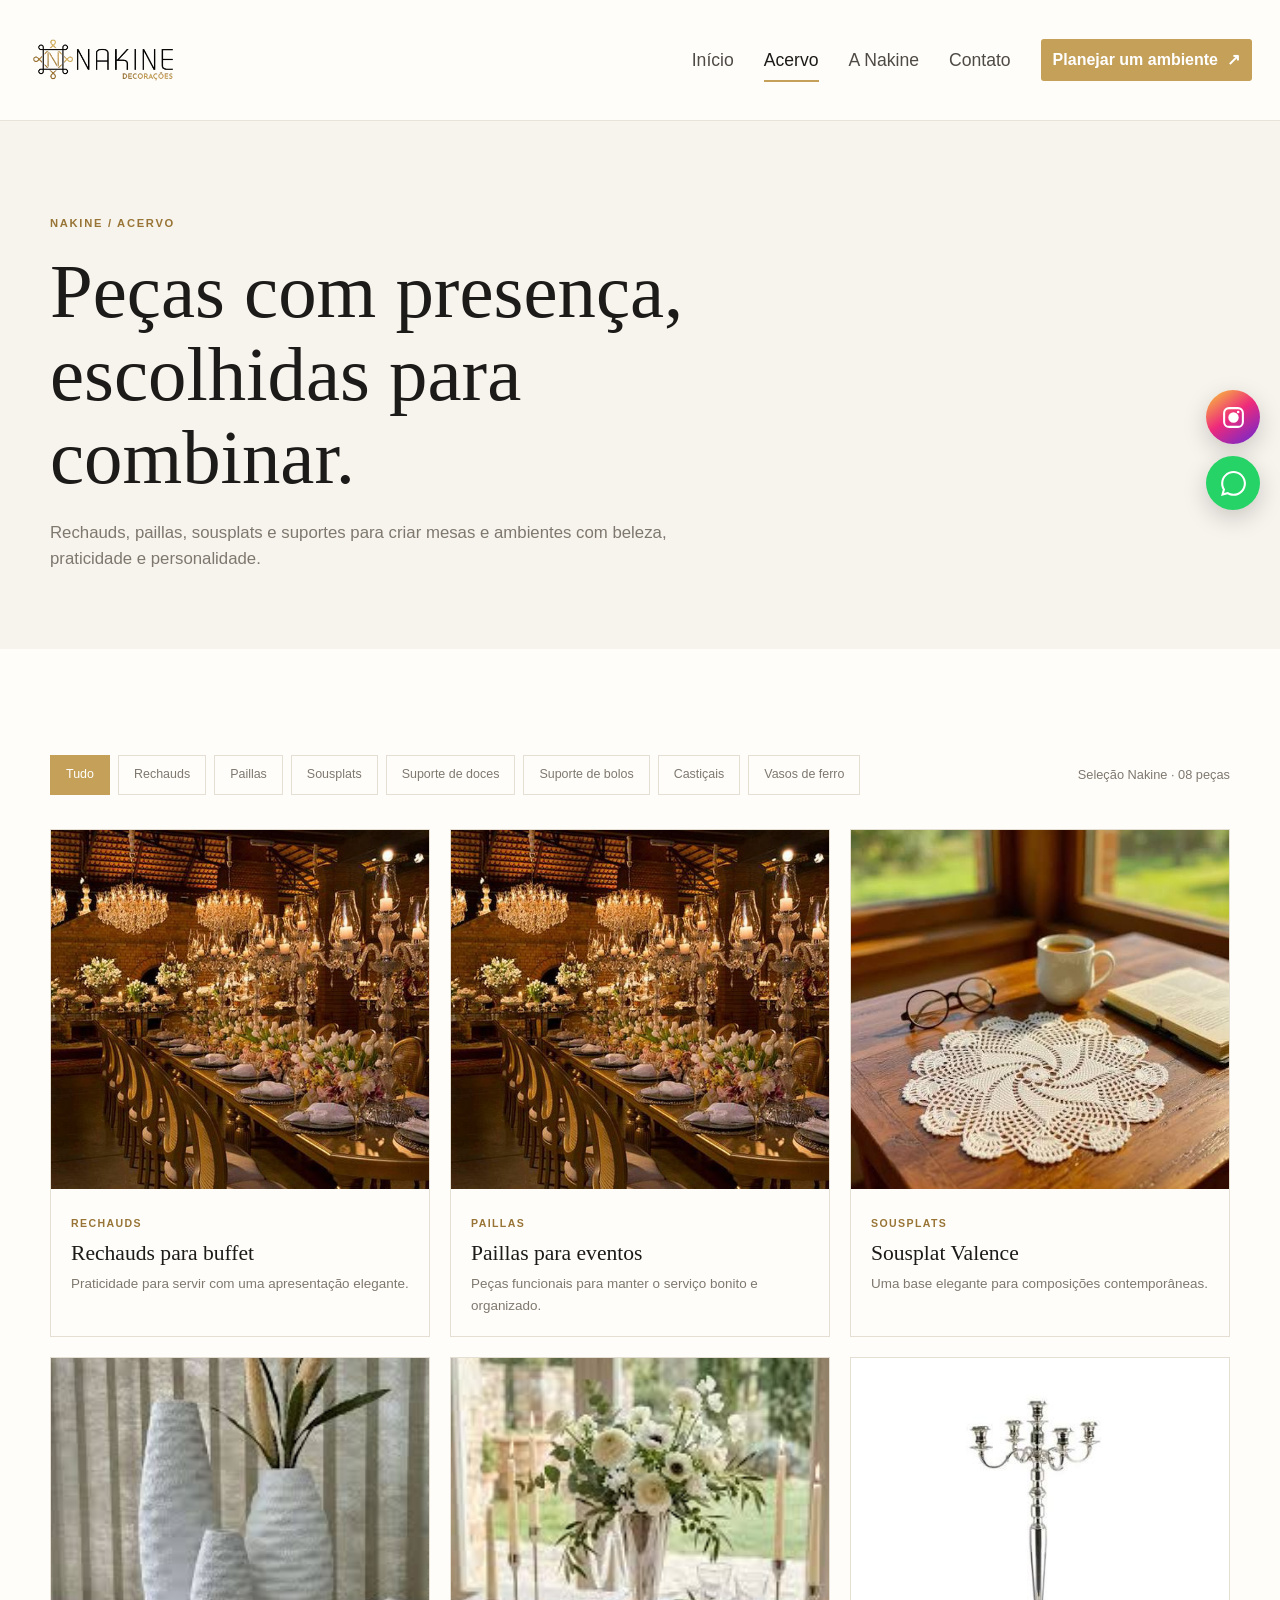
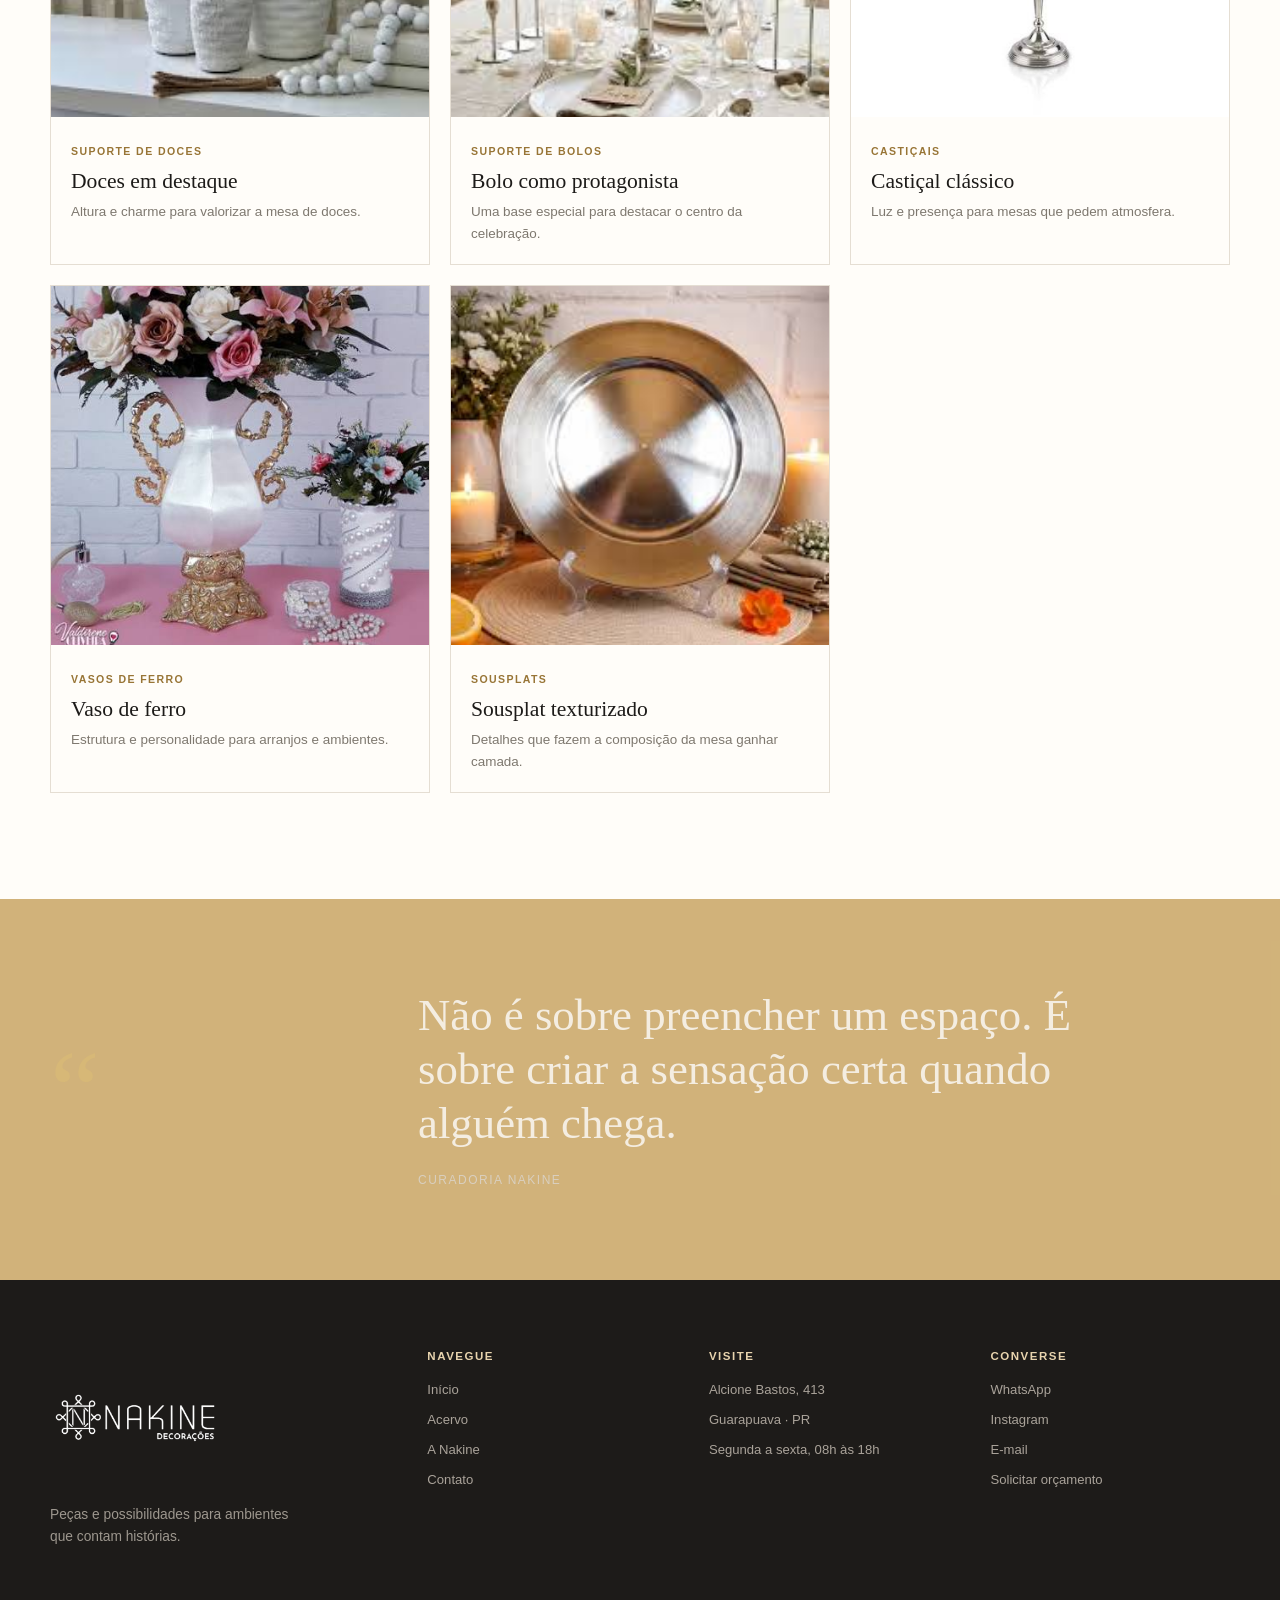
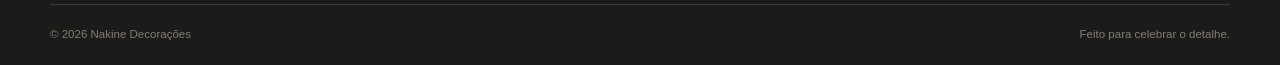
==== catalogo.html @ 7bffb1d8 "Add files via upload" ====
<!DOCTYPE html>
<html lang="pt-BR">
<head>
    <meta charset="UTF-8"><meta name="viewport" content="width=device-width, initial-scale=1.0">
    <meta name="description" content="Conheça o acervo Nakine de peças para mesa posta, flores, luz e ambientes.">
    <link rel="icon" type="image/png" href="../xcon.png"><link rel="stylesheet" href="style.css"><title>Acervo | Nakine Decorações</title>
</head>
<body data-page="acervo">
    <header class="site-header"><div class="header-inner"><a class="brand" href="index.html" aria-label="Nakine, página inicial"><img src="../logo.png" alt="Nakine Decorações"></a><button class="menu-toggle" type="button" aria-label="Abrir menu" aria-expanded="false">☰</button><nav class="site-nav" aria-label="Navegação principal"><a href="index.html">Início</a><a href="catalogo.html" class="is-active">Acervo</a><a href="sobre.html">A Nakine</a><a href="contato.html">Contato</a></nav><a class="header-cta" href="contato.html">Planejar um ambiente <span>↗</span></a></div></header>
    <main>
        <section class="page-hero"><div class="container"><span class="breadcrumb">Nakine / Acervo</span><h1>Peças com presença, escolhidas para combinar.</h1><p>Rechauds, paillas, sousplats e suportes para criar mesas e ambientes com beleza, praticidade e personalidade.</p></div></section>
        <section class="section"><div class="container">
            <div class="catalog-toolbar"><div class="filter-list" role="group" aria-label="Filtrar acervo"><button class="filter-button is-active" data-filter="todos">Tudo</button><button class="filter-button" data-filter="rechauds">Rechauds</button><button class="filter-button" data-filter="paillas">Paillas</button><button class="filter-button" data-filter="sousplats">Sousplats</button><button class="filter-button" data-filter="doces">Suporte de doces</button><button class="filter-button" data-filter="bolos">Suporte de bolos</button><button class="filter-button" data-filter="casticais">Castiçais</button><button class="filter-button" data-filter="vasos-ferro">Vasos de ferro</button></div><span class="catalog-count">Seleção Nakine · 08 peças</span></div>
            <div class="product-grid">
                <article class="product-card reveal" data-product-category="rechauds"><img src="../img/buffet.jpg" alt="Rechaud em composição de buffet Nakine" loading="lazy"><div class="product-info"><small>Rechauds</small><h3>Rechauds para buffet</h3><p>Praticidade para servir com uma apresentação elegante.</p></div></article>
                <article class="product-card reveal" data-product-category="paillas"><img src="../img/buffet.jpg" alt="Pailla para servir em evento" loading="lazy"><div class="product-info"><small>Paillas</small><h3>Paillas para eventos</h3><p>Peças funcionais para manter o serviço bonito e organizado.</p></div></article>
                <article class="product-card reveal" data-product-category="sousplats"><img src="../img/sousplat/sousplat1.jpg" alt="Sousplat redondo para mesa posta" loading="lazy"><div class="product-info"><small>Sousplats</small><h3>Sousplat Valence</h3><p>Uma base elegante para composições contemporâneas.</p></div></article>
                <article class="product-card reveal" data-product-category="doces"><img src="../img/vasos/vasos.jpg" alt="Suporte para doces em mesa decorada" loading="lazy"><div class="product-info"><small>Suporte de doces</small><h3>Doces em destaque</h3><p>Altura e charme para valorizar a mesa de doces.</p></div></article>
                <article class="product-card reveal" data-product-category="bolos"><img src="../img/vasos/vasos 1.jpg" alt="Suporte de bolo para celebração" loading="lazy"><div class="product-info"><small>Suporte de bolos</small><h3>Bolo como protagonista</h3><p>Uma base especial para destacar o centro da celebração.</p></div></article>
                <article class="product-card reveal" data-product-category="casticais"><img src="../img/candelabro/candelabro.jpg" alt="Castiçal clássico para mesa decorada" loading="lazy"><div class="product-info"><small>Castiçais</small><h3>Castiçal clássico</h3><p>Luz e presença para mesas que pedem atmosfera.</p></div></article>
                <article class="product-card reveal" data-product-category="vasos-ferro"><img src="../img/vasos/vasos 2.jpg" alt="Vaso de ferro decorativo" loading="lazy"><div class="product-info"><small>Vasos de ferro</small><h3>Vaso de ferro</h3><p>Estrutura e personalidade para arranjos e ambientes.</p></div></article>
                <article class="product-card reveal" data-product-category="sousplats"><img src="../img/sousplat/souplat.jpg" alt="Sousplat para mesa de jantar" loading="lazy"><div class="product-info"><small>Sousplats</small><h3>Sousplat texturizado</h3><p>Detalhes que fazem a composição da mesa ganhar camada.</p></div></article>
            </div>
        </div></section>
        <section class="quote-band"><div class="container"><div class="quote-mark">“</div><div><blockquote>Não é sobre preencher um espaço. É sobre criar a sensação certa quando alguém chega.</blockquote><cite>Curadoria Nakine</cite></div></div></section>
    </main>
    <footer class="site-footer"><div class="container footer-grid"><div class="footer-brand"><img src="../logo.png" alt="Nakine Decorações"><p>Peças e possibilidades para ambientes que contam histórias.</p></div><div class="footer-column"><h3>Navegue</h3><a href="index.html">Início</a><a href="catalogo.html">Acervo</a><a href="sobre.html">A Nakine</a><a href="contato.html">Contato</a></div><div class="footer-column"><h3>Visite</h3><p>Alcione Bastos, 413</p><p>Guarapuava · PR</p><p>Segunda a sexta, 08h às 18h</p></div><div class="footer-column"><h3>Converse</h3><a href="https://wa.me/554291211496" target="_blank" rel="noopener">WhatsApp</a><a href="https://www.instagram.com/nakinedecoracoes/" target="_blank" rel="noopener">Instagram</a><a href="mailto:nakine@nakinedecoracoes.com.br">E-mail</a><a href="contato.html">Solicitar orçamento</a></div></div><div class="container footer-bottom"><span>© 2026 Nakine Decorações</span><span>Feito para celebrar o detalhe.</span></div></footer>
    <div class="social-floaters" aria-label="Redes sociais"><a class="instagram" href="https://www.instagram.com/nakinedecoracoes/" target="_blank" rel="noopener" aria-label="Visitar o Instagram da Nakine"><svg viewBox="0 0 24 24" aria-hidden="true"><path d="M7.75 2h8.5A5.75 5.75 0 0 1 22 7.75v8.5A5.75 5.75 0 0 1 16.25 22h-8.5A5.75 5.75 0 0 1 2 16.25v-8.5A5.75 5.75 0 0 1 7.75 2Zm0 2A3.75 3.75 0 0 0 4 7.75v8.5A3.75 3.75 0 0 0 7.75 20h8.5A3.75 3.75 0 0 0 20 16.25v-8.5A3.75 3.75 0 0 0 16.25 4h-8.5Zm8.75 1.5a1.25 1.25 0 1 1 0 2.5 1.25 1.25 0 0 1 0-2.5ZM12 7a5 5 0 1 1 0 10 5 5 0 0 1 0-10Zm0 2a3 3 0 1 1 0 6 3 3 0 0 1 0-6Z"/></svg></a><a class="whatsapp" href="https://wa.me/554291211496" target="_blank" rel="noopener" aria-label="Falar com a Nakine pelo WhatsApp">⌕</a></div><script src="script.js" defer></script>
</body></html>
---- style.css ----
:root {
    --ink: #1d1b19;
    --ink-soft: #4e4a45;
    --muted: #7e786f;
    --gold: #c5a059;
    --gold-deep: #987536;
    --cream: #f7f3ed;
    --paper: #fffdf9;
    --line: #e5ded3;
    --green: #c59f59ca;
    --shadow: 0 24px 60px rgba(45, 35, 24, 0.12);
    --soft-shadow: 0 12px 30px rgba(45, 35, 24, 0.08);
    --ease: cubic-bezier(.22, .61, .36, 1);
}

* { box-sizing: border-box; margin: 0; padding: 0; }
html { scroll-behavior: smooth; }
body { background: var(--paper); color: var(--ink-soft); font-family: "Segoe UI", sans-serif; line-height: 1.6; }
img { display: block; max-width: 100%; }
a { color: inherit; }
button, input, textarea { font: inherit; }

.site-header { position: sticky; top: 0; z-index: 20; border-bottom: 1px solid rgba(229, 222, 211, .85); background: rgba(255, 253, 249, .94); backdrop-filter: blur(16px); transition: background .3s ease, border-color .3s ease, box-shadow .3s ease; }
.header-inner { width: min(1280px, calc(100% - 56px)); min-height: 64px; margin: auto; display: flex; align-items: center; gap: 30px; }
.brand { display: inline-flex; align-items: center; flex-shrink: 0; }
.brand img { width: 150px; height: auto; }
.site-nav { display: flex; align-items: center; gap: 30px; margin-left: auto; }
.site-nav a { position: relative; color: var(--ink-soft); font-size: 1.1rem; font-weight: 500; text-decoration: none; transition: color .25s ease; }
.site-nav a::after { content: ""; position: absolute; left: 0; right: 100%; bottom: -8px; height: 2px; background: var(--gold); transition: right .25s ease; }
.site-nav a:hover, .site-nav a.is-active { color: var(--ink); }
.site-nav a:hover::after, .site-nav a.is-active::after { right: 0; }
.header-cta, .button { display: inline-flex; align-items: center; justify-content: center; gap: 9px; border: 0; border-radius: 3px; background: var(--ink); color: #fff; cursor: pointer; font-weight: 700; text-decoration: none; transition: transform .25s var(--ease), background .25s ease, box-shadow .25s ease; }
.header-cta { padding: 8px 12px; border-radius: 3px; background: var(--gold); color: #fff; font-size: 1rem; font-weight: 600; white-space: nowrap; }
.header-cta:hover { transform: none; background: var(--gold-deep); color: #fff; box-shadow: none; }
.button:hover { transform: translateY(-3px); background: var(--gold-deep); box-shadow: 0 10px 22px rgba(152, 117, 54, .22); }
.menu-toggle { display: none; margin-left: auto; border: 0; background: transparent; color: var(--ink); font-size: 1.5rem; cursor: pointer; }

.home-header { position: absolute; top: 0; left: 0; width: 100%; border-color: rgba(255,255,255,.22); background: rgba(20,17,14,.13); backdrop-filter: blur(8px); }
.home-header .brand img { filter: brightness(0) invert(1); transition: filter .3s ease; }
.home-header .site-nav a { color: #fff; }
.home-header .site-nav a::after { background: #e4c788; }
.home-header .site-nav a:hover, .home-header .site-nav a.is-active { color: #fff; }
.home-header .header-cta { border: 0; background: var(--gold); color: #fff; }
.home-header .menu-toggle { color: #fff; }
.home-header:hover, .home-header:focus-within { border-color: var(--line); background: #fff; box-shadow: 0 8px 24px rgba(35,29,22,.08); }
.home-header:hover .brand img, .home-header:focus-within .brand img { filter: none; }
.home-header:hover .site-nav a, .home-header:focus-within .site-nav a { color: var(--ink-soft); }
.home-header:hover .site-nav a:hover, .home-header:hover .site-nav a.is-active, .home-header:focus-within .site-nav a:hover, .home-header:focus-within .site-nav a.is-active { color: var(--ink); }
.home-header:hover .header-cta, .home-header:focus-within .header-cta { background: var(--gold-deep); color: #fff; }
.home-header:hover .menu-toggle, .home-header:focus-within .menu-toggle { color: var(--ink); }

.home-hero { position: relative; min-height: 610px; height: min(78vh, 850px); overflow: hidden; background: #211b17; color: #fff; }
.hero-slides { position: absolute; inset: 0; display: flex; width: 100%; transition: transform .55s cubic-bezier(.22,.61,.36,1); will-change: transform; }
.hero-slide { position: relative; inset: auto; flex: 0 0 100%; width: 100%; min-width: 0; overflow: hidden; }
.hero-slide > img { width: 100%; height: 100%; object-fit: cover; object-position: center 52%; transform: scale(1.025); transition: transform 1.1s ease; }
.hero-slide.is-active > img { transform: scale(1); }
.hero-shade { position: absolute; inset: 0; background: linear-gradient(90deg, rgba(18,15,12,.78) 0%, rgba(18,15,12,.56) 39%, rgba(18,15,12,.08) 75%), linear-gradient(0deg, rgba(18,15,12,.34), transparent 40%); }
.hero-slide-content { position: absolute; top: 50%; left: max(8.5%, calc((100% - 1180px) / 2)); width: min(580px, 60%); transform: translateY(-43%); }
.hero-kicker { display: inline-block; color: #e4c788; font-size: .7rem; font-weight: 800; letter-spacing: 2.4px; text-transform: uppercase; }
.hero-slide h1, .hero-slide h2 { max-width: 720px; margin: 22px 0 20px; color: #fff; font-family: Georgia, serif; font-size: clamp(3.6rem, 7vw, 7.2rem); font-weight: 400; line-height: .98; letter-spacing: -.045em; }
.hero-slide h1 em, .hero-slide h2 em { color: #e4c788; font-style: normal; }
.hero-slide-content p { max-width: 460px; color: rgba(255,255,255,.86); font-size: 1rem; }
.hero-link { display: inline-flex; align-items: center; gap: 16px; margin-top: 30px; padding-bottom: 10px; border-bottom: 1px solid #d8bb77; color: #fff; font-size: .75rem; font-weight: 800; letter-spacing: 1.3px; text-decoration: none; text-transform: uppercase; }
.hero-link span { color: #e4c788; font-size: 1.1rem; transition: transform .25s ease; }
.hero-link:hover span { transform: translate(3px, -3px); }
.hero-slide-index { position: absolute; right: max(8.5%, calc((100% - 1180px) / 2)); bottom: 44px; display: flex; align-items: center; gap: 10px; color: #fff; font-size: .72rem; letter-spacing: 1.5px; }
.hero-slide-index i { width: 44px; height: 1px; background: rgba(255,255,255,.65); }
.hero-arrow { position: absolute; top: 50%; z-index: 2; display: grid; width: 42px; height: 56px; place-items: center; transform: translateY(-50%); border: 0; background: rgba(255,255,255,.78); color: var(--ink); cursor: pointer; font-family: Georgia, serif; font-size: 2rem; line-height: 1; transition: background .2s ease, color .2s ease; }
.hero-arrow:hover { background: #fff; color: var(--gold-deep); }
.hero-arrow-prev { left: 0; }
.hero-arrow-next { right: 0; }
.hero-pagination { position: absolute; left: max(8.5%, calc((100% - 1180px) / 2)); bottom: 44px; z-index: 2; display: flex; gap: 9px; }
.hero-dot { width: 28px; height: 3px; padding: 0; border: 0; background: rgba(255,255,255,.5); cursor: pointer; transition: width .25s ease, background .25s ease; }
.hero-dot.is-active { width: 48px; background: #e4c788; }
.hero-caption { position: absolute; right: max(8.5%, calc((100% - 1180px) / 2)); bottom: 78px; color: rgba(255,255,255,.75); font-size: .67rem; letter-spacing: 1.4px; text-transform: uppercase; }
.benefit-strip { width: min(1080px, calc(100% - 48px)); min-height: 94px; margin: auto; display: grid; grid-template-columns: repeat(4, 1fr); align-items: center; border-bottom: 1px solid #eee8df; }
.benefit-strip > div { display: flex; justify-content: center; align-items: center; gap: 12px; padding: 18px 12px; }
.benefit-icon { color: var(--gold); font-size: 1.5rem; }
.benefit-strip p { color: var(--ink); font-size: .73rem; line-height: 1.25; }
.benefit-strip strong, .benefit-strip small { display: block; }
.benefit-strip small { margin-top: 3px; color: var(--muted); font-size: .66rem; }
.best-sellers { padding: 58px 0 72px; background: #fff; }
.best-sellers-container { width: min(1200px, calc(100% - 48px)); margin: 0 auto; }
.best-sellers-heading { margin-bottom: 38px; text-align: center; }
.best-sellers-heading .eyebrow { justify-content: center; font-size: .62rem; }
.best-sellers-heading h2 { margin-top: 9px; font-family: "Segoe UI", sans-serif; font-size: 1.55rem; font-weight: 700; }
.heading-rule { display: block; width: 34px; height: 2px; margin: 10px auto 0; background: var(--gold); }
.product-carousel-row { position: relative; margin-bottom: 30px; }
.product-carousel-window { overflow: hidden; margin: 0 34px; }
.product-carousel-track { display: flex; gap: 20px; transition: transform .45s var(--ease); }
.showcase-product { flex: 0 0 calc((100% - 60px) / 4); min-width: 0; text-align: center; }
.showcase-image { display: block; overflow: hidden; background: var(--cream); }
.showcase-image img { width: 100%; aspect-ratio: 1 / 1; object-fit: cover; transition: transform .5s var(--ease); }
.showcase-product:hover .showcase-image img { transform: scale(1.045); }
.showcase-product > span { display: block; margin-top: 14px; color: var(--gold-deep); font-size: .62rem; font-weight: 800; letter-spacing: 1.25px; text-transform: uppercase; }
.showcase-product h3 { min-height: 38px; margin-top: 5px; color: var(--ink-soft); font-family: "Segoe UI", sans-serif; font-size: .76rem; font-weight: 600; letter-spacing: .35px; line-height: 1.35; text-transform: uppercase; }
.showcase-link { display: inline-flex; align-items: center; gap: 7px; margin-top: 7px; color: var(--gold-deep); font-size: .7rem; text-decoration: none; }
.showcase-link b { font-size: .85rem; font-weight: 500; transition: transform .2s ease; }
.showcase-link:hover b { transform: translate(2px, -2px); }
.product-carousel-arrow { position: absolute; top: 39%; z-index: 2; display: grid; width: 34px; height: 46px; place-items: center; border: 0; background: rgba(255,255,255,.88); color: var(--ink-soft); cursor: pointer; font-family: Georgia, serif; font-size: 1.85rem; line-height: 1; transition: color .2s ease, background .2s ease; }
.product-carousel-arrow:hover { background: var(--gold); color: #fff; }
.product-carousel-arrow:disabled { opacity: .35; cursor: default; }
.product-carousel-arrow.previous { left: 0; }
.product-carousel-arrow.next { right: 0; }
.product-carousel-arrow:focus-visible { outline: 2px solid var(--gold); outline-offset: 2px; }

.eyebrow { display: inline-flex; align-items: center; gap: 12px; color: var(--gold-deep); font-size: .7rem; font-weight: 800; letter-spacing: 2.4px; text-transform: uppercase; }
.eyebrow::before { content: ""; width: 30px; height: 1px; background: var(--gold); }
h1, h2, h3 { color: var(--ink); font-family: Georgia, serif; font-weight: 400; line-height: 1.08; }
.button { min-height: 48px; padding: 0 22px; }
.button-outline { border: 1px solid var(--ink); background: transparent; color: var(--ink); }
.button-outline:hover { background: var(--ink); color: #fff; }

.section { padding: 106px 0; }
.section-tint { background: var(--cream); }
.container { width: min(1180px, calc(100% - 48px)); margin: auto; }
.section-heading { max-width: 640px; margin-bottom: 46px; }
.section-heading.center { margin-right: auto; margin-left: auto; text-align: center; }
.section-heading h2 { margin-top: 14px; font-size: clamp(2.35rem, 4vw, 4rem); letter-spacing: -.035em; }
.section-heading p { margin-top: 16px; color: var(--muted); }
.service-grid, .value-grid, .product-grid { display: grid; grid-template-columns: repeat(3, 1fr); gap: 20px; }
.service-card { min-height: 265px; padding: 32px; border: 1px solid var(--line); background: var(--paper); transition: transform .3s var(--ease), box-shadow .3s ease; }
.service-card:hover { transform: translateY(-8px); box-shadow: var(--soft-shadow); }
.service-index { color: var(--gold-deep); font-family: Georgia, serif; font-size: 1.1rem; }
.service-card h3 { margin: 48px 0 12px; font-size: 1.65rem; }
.service-card p, .value-card p { color: var(--muted); font-size: .92rem; }
.split { display: grid; grid-template-columns: 1fr 1fr; align-items: center; gap: 82px; }
.split-image { width: 100%; height: 500px; object-fit: cover; }
.split-copy h2 { margin-top: 15px; font-size: clamp(2.35rem, 4vw, 3.8rem); }
.split-copy p { max-width: 510px; margin: 20px 0 28px; color: var(--muted); }
.text-link { color: var(--gold-deep); font-size: .8rem; font-weight: 800; letter-spacing: 1.3px; text-decoration: none; text-transform: uppercase; }
.text-link:hover { color: var(--ink); }

.product-card { overflow: hidden; border: 1px solid var(--line); background: var(--paper); }
.product-card img { width: 100%; aspect-ratio: 1 / .95; object-fit: cover; transition: transform .5s var(--ease); }
.product-card:hover img { transform: scale(1.05); }
.product-info { padding: 20px; }
.product-info small { color: var(--gold-deep); font-size: .66rem; font-weight: 800; letter-spacing: 1.4px; text-transform: uppercase; }
.product-info h3 { margin-top: 7px; font-size: 1.35rem; }
.product-info p { margin-top: 8px; color: var(--muted); font-size: .84rem; }
.product-more { margin-top: 40px; text-align: center; }

.quote-band { background: var(--green); color: #f4ede1; }
.quote-band .container { display: grid; grid-template-columns: .55fr 1.45fr; align-items: center; gap: 60px; padding-top: 90px; padding-bottom: 90px; }
.quote-mark { color: #d7b877; font-family: Georgia, serif; font-size: 7rem; line-height: .5; }
.quote-band blockquote { max-width: 760px; font-family: Georgia, serif; font-size: clamp(1.8rem, 3.5vw, 3.1rem); line-height: 1.2; }
.quote-band cite { display: block; margin-top: 20px; color: #d9cfbf; font-family: "Segoe UI", sans-serif; font-size: .75rem; font-style: normal; letter-spacing: 1.5px; text-transform: uppercase; }

.page-hero { padding: 88px 0 76px; background: var(--cream); }
.page-hero h1 { max-width: 760px; margin-top: 16px; font-size: clamp(3rem, 6vw, 5.8rem); }
.page-hero p { max-width: 620px; margin-top: 20px; color: var(--muted); font-size: 1.05rem; }
.breadcrumb { color: var(--gold-deep); font-size: .7rem; font-weight: 800; letter-spacing: 1.7px; text-transform: uppercase; }
.catalog-toolbar { display: flex; flex-wrap: wrap; justify-content: space-between; align-items: center; gap: 18px; margin-bottom: 34px; }
.filter-list { display: flex; flex-wrap: wrap; gap: 8px; }
.filter-button { padding: 9px 15px; border: 1px solid var(--line); background: transparent; color: var(--muted); cursor: pointer; font-size: .78rem; transition: .25s ease; }
.filter-button:hover, .filter-button.is-active { border-color: var(--gold); background: var(--gold); color: #fff; }
.catalog-count { color: var(--muted); font-size: .8rem; }

.value-grid { grid-template-columns: repeat(4, 1fr); }
.value-card { padding: 28px; border-top: 2px solid var(--gold); background: var(--cream); }
.value-card h3 { margin: 30px 0 10px; font-size: 1.45rem; }
.about-image { width: 100%; height: 560px; object-fit: cover; }
.timeline { display: grid; gap: 30px; }
.timeline-item { display: grid; grid-template-columns: 110px 1fr; gap: 24px; padding-bottom: 28px; border-bottom: 1px solid var(--line); }
.timeline-year { color: var(--gold-deep); font-family: Georgia, serif; font-size: 1.35rem; }
.timeline-item h3 { margin-bottom: 7px; font-size: 1.45rem; }
.timeline-item p { color: var(--muted); font-size: .9rem; }

.contact-layout { display: grid; grid-template-columns: .75fr 1.25fr; gap: 70px; }
.contact-details { display: grid; gap: 26px; margin-top: 34px; }
.contact-detail small { display: block; color: var(--gold-deep); font-size: .68rem; font-weight: 800; letter-spacing: 1.4px; text-transform: uppercase; }
.contact-detail a, .contact-detail p { display: block; margin-top: 5px; color: var(--ink); font-family: Georgia, serif; font-size: 1.15rem; text-decoration: none; }
.contact-form { padding: 36px; background: var(--cream); }
.form-grid { display: grid; grid-template-columns: 1fr 1fr; gap: 18px; }
.form-field { display: grid; gap: 7px; margin-bottom: 18px; }
.form-field.full { grid-column: 1 / -1; }
.form-field label { color: var(--ink); font-size: .76rem; font-weight: 700; }
.form-field input, .form-field textarea { width: 100%; border: 1px solid var(--line); border-radius: 0; background: var(--paper); color: var(--ink); outline: none; padding: 13px 14px; }
.form-field textarea { min-height: 130px; resize: vertical; }
.form-field input:focus, .form-field textarea:focus { border-color: var(--gold); box-shadow: 0 0 0 3px rgba(197,160,89,.12); }
.form-feedback { display: none; margin-top: 16px; color: var(--green); font-size: .86rem; }
.form-feedback.is-visible { display: block; }

.site-footer { padding: 70px 0 22px; background: var(--ink); color: #d4cdc2; }
.footer-grid { display: grid; grid-template-columns: 1.4fr 1fr 1fr 1fr; gap: 42px; }
.footer-brand img { width: 170px; filter: grayscale(1) brightness(0) invert(1); }
.footer-brand p { max-width: 260px; margin-top: 18px; color: #9d978e; font-size: .86rem; }
.footer-column h3 { margin-bottom: 17px; color: #e8d4ae; font-family: "Segoe UI", sans-serif; font-size: .72rem; font-weight: 800; letter-spacing: 1.5px; text-transform: uppercase; }
.footer-column a, .footer-column p { display: block; margin-bottom: 9px; color: #aaa39a; font-size: .82rem; text-decoration: none; }
.footer-column a:hover { color: #fff; }
.footer-bottom { display: flex; justify-content: space-between; gap: 20px; margin-top: 56px; padding-top: 20px; border-top: 1px solid #3b3835; color: #817c75; font-size: .72rem; }
.social-floaters { position: fixed; top: 50%; right: 20px; z-index: 12; display: flex; flex-direction: column; align-items: center; gap: 12px; margin-top: -60px; }
.social-floaters a { display: grid; width: 54px; height: 54px; place-items: center; border-radius: 50%; color: #fff; box-shadow: 0 8px 25px rgba(0,0,0,.18); cursor: grab; text-decoration: none; transition: transform .25s ease; touch-action: none; user-select: none; }
.social-floaters a:hover { transform: scale(1.08); }
.social-floaters a.is-dragging, .social-floaters a:active { cursor: grabbing; }
.social-floaters a.is-dragging { transform: none; transition: none; }
.social-floaters svg { width: 25px; height: 25px; fill: currentColor; }
.whatsapp { background: #25d366; }
.instagram { background: linear-gradient(145deg, #f9ce34 0%, #ee2a7b 48%, #6228d7 100%); }
.back-to-top { position: fixed; right: 24px; bottom: 24px; z-index: 11; display: grid; width: 48px; height: 48px; place-items: center; border: 1px solid rgba(255,255,255,.35); border-radius: 50%; background: var(--ink); color: #fff; box-shadow: 0 8px 25px rgba(0,0,0,.18); cursor: pointer; font-size: 1.35rem; opacity: 0; pointer-events: none; transform: translateY(12px); visibility: hidden; transition: opacity .25s ease, transform .25s ease, visibility .25s ease, background .25s ease; }
.back-to-top.is-visible { opacity: 1; pointer-events: auto; transform: translateY(0); visibility: visible; }
.back-to-top:hover { background: var(--gold-deep); }
.back-to-top:focus-visible { outline: 3px solid var(--gold); outline-offset: 3px; }

.reveal { opacity: 0; transform: translateY(22px); transition: opacity .7s var(--ease), transform .7s var(--ease); }
.reveal.is-visible { opacity: 1; transform: none; }

@media (max-width: 900px) {
    .header-inner { min-height: 58px; }
    .menu-toggle { display: block; }
    .site-nav { position: absolute; top: 58px; left: 0; right: 0; display: none; flex-direction: column; align-items: stretch; gap: 0; border-bottom: 1px solid var(--line); background: var(--paper); box-shadow: var(--soft-shadow); }
    .site-nav.is-open { display: flex; }
    .site-nav a { padding: 14px 24px; font-size: 1.05rem; }
    .site-nav a::after { display: none; }
    .home-header .site-nav a { color: var(--ink-soft); }
    .header-cta { display: none; }
    .home-hero { min-height: 580px; height: 74vh; }
    .hero-slide-content { left: 9%; width: min(660px, 76%); }
    .hero-slide h1, .hero-slide h2 { font-size: clamp(3.4rem, 8vw, 6rem); }
    .hero-slide-index, .hero-caption { right: 9%; }
    .hero-pagination { left: 9%; }
    .split { grid-template-columns: 1fr; gap: 42px; }
    .service-grid { grid-template-columns: 1fr 1fr; }
    .value-grid { grid-template-columns: 1fr 1fr; }
    .contact-layout { grid-template-columns: 1fr; }
    .footer-grid { grid-template-columns: 1.2fr 1fr 1fr; }
    .showcase-product { flex-basis: calc((100% - 40px) / 3); }
}

@media (max-width: 620px) {
    .header-inner, .container { width: min(100% - 32px, 1180px); }
    .brand img { width: 145px; }
    .home-hero { min-height: 680px; height: 84svh; max-height: 820px; }
    .hero-slide > img { object-position: 58% center; }
    .hero-shade { background: linear-gradient(90deg, rgba(18,15,12,.72), rgba(18,15,12,.24)), linear-gradient(0deg, rgba(18,15,12,.4), transparent 55%); }
    .hero-slide-content { top: 48%; left: 9%; width: 82%; transform: translateY(-35%); }
    .hero-kicker { font-size: .62rem; letter-spacing: 1.7px; }
    .hero-slide h1, .hero-slide h2 { margin: 18px 0 14px; font-size: clamp(3.2rem, 13vw, 4.7rem); }
    .hero-slide-content p { max-width: 340px; font-size: .9rem; }
    .hero-link { margin-top: 24px; font-size: .67rem; }
    .hero-arrow { top: auto; bottom: 26px; width: 36px; height: 42px; transform: none; font-size: 1.7rem; }
    .hero-arrow-prev { left: auto; right: 60px; }
    .hero-arrow-next { right: 16px; }
    .hero-pagination { bottom: 46px; left: 9%; }
    .hero-slide-index { bottom: 46px; right: 116px; }
    .hero-caption { display: none; }
    .benefit-strip { width: calc(100% - 32px); grid-template-columns: 1fr 1fr; padding: 10px 0; }
    .benefit-strip > div { justify-content: flex-start; gap: 8px; padding: 12px 4px; }
    .benefit-icon { font-size: 1.25rem; }
    .benefit-strip p { font-size: .68rem; }
    .benefit-strip small { font-size: .6rem; }
    .best-sellers { padding: 48px 0 52px; }
    .best-sellers-container { width: calc(100% - 24px); }
    .best-sellers-heading { margin-bottom: 28px; }
    .best-sellers-heading h2 { font-size: 1.35rem; }
    .product-carousel-row { margin-bottom: 24px; }
    .product-carousel-window { margin: 0 26px; }
    .product-carousel-track { gap: 12px; }
    .showcase-product { flex-basis: calc((100% - 12px) / 2); }
    .showcase-product > span { margin-top: 10px; font-size: .56rem; }
    .showcase-product h3 { min-height: 34px; font-size: .68rem; }
    .showcase-link { font-size: .64rem; }
    .product-carousel-arrow { top: 34%; width: 28px; height: 42px; }
    .section { padding: 72px 0; }
    .service-grid, .value-grid, .product-grid, .form-grid { grid-template-columns: 1fr; }
    .split { gap: 32px; }
    .split-image, .about-image { height: 360px; }
    .quote-band .container { grid-template-columns: 1fr; gap: 18px; padding-top: 70px; padding-bottom: 70px; }
    .quote-mark { font-size: 5rem; }
    .page-hero { padding: 62px 0 54px; }
    .contact-form { padding: 22px; }
    .footer-grid { grid-template-columns: 1fr 1fr; gap: 34px 20px; }
    .footer-brand { grid-column: 1 / -1; }
    .footer-bottom { flex-direction: column; margin-top: 38px; }
    .social-floaters { right: 12px; gap: 10px; margin-top: -53px; }
    .social-floaters a { width: 48px; height: 48px; }
    .back-to-top { right: 16px; bottom: 16px; width: 44px; height: 44px; }
}

@media (prefers-reduced-motion: reduce) {
    *, *::before, *::after { scroll-behavior: auto !important; transition-duration: .01ms !important; animation-duration: .01ms !important; }
}
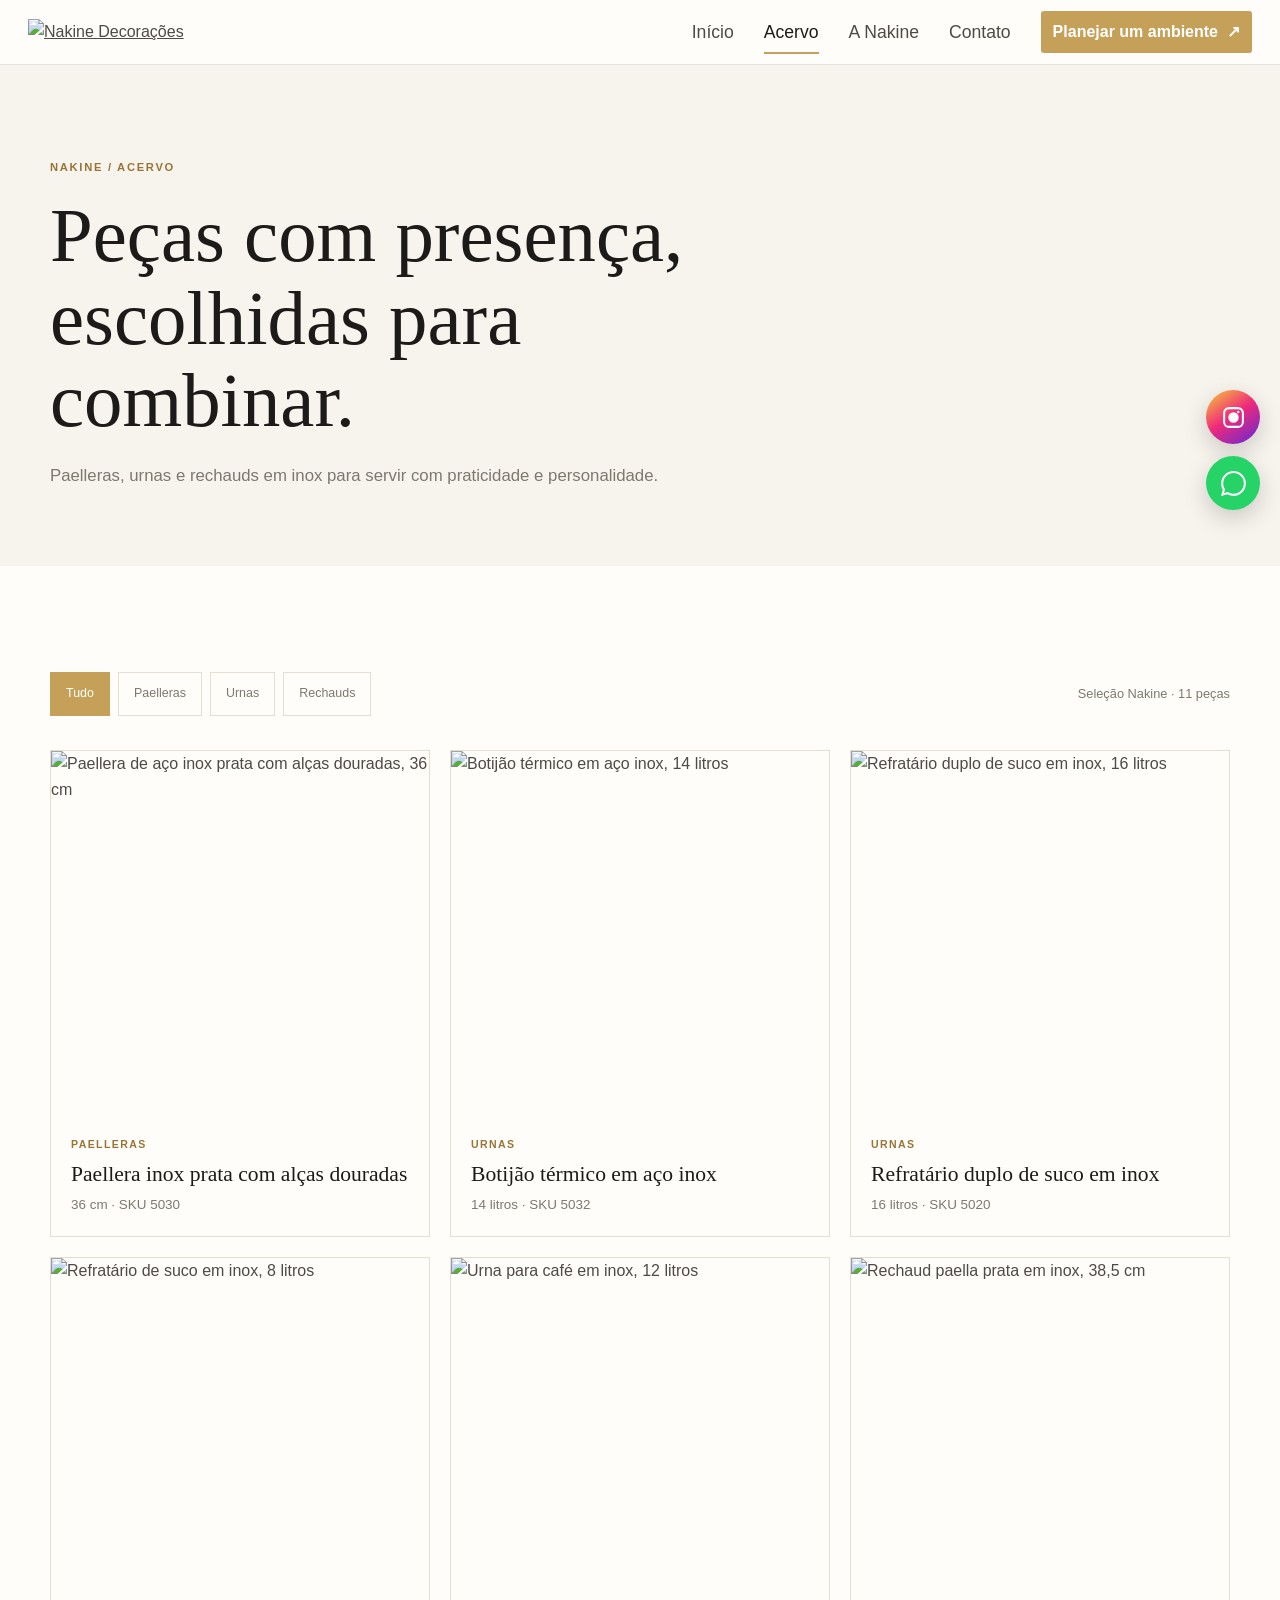
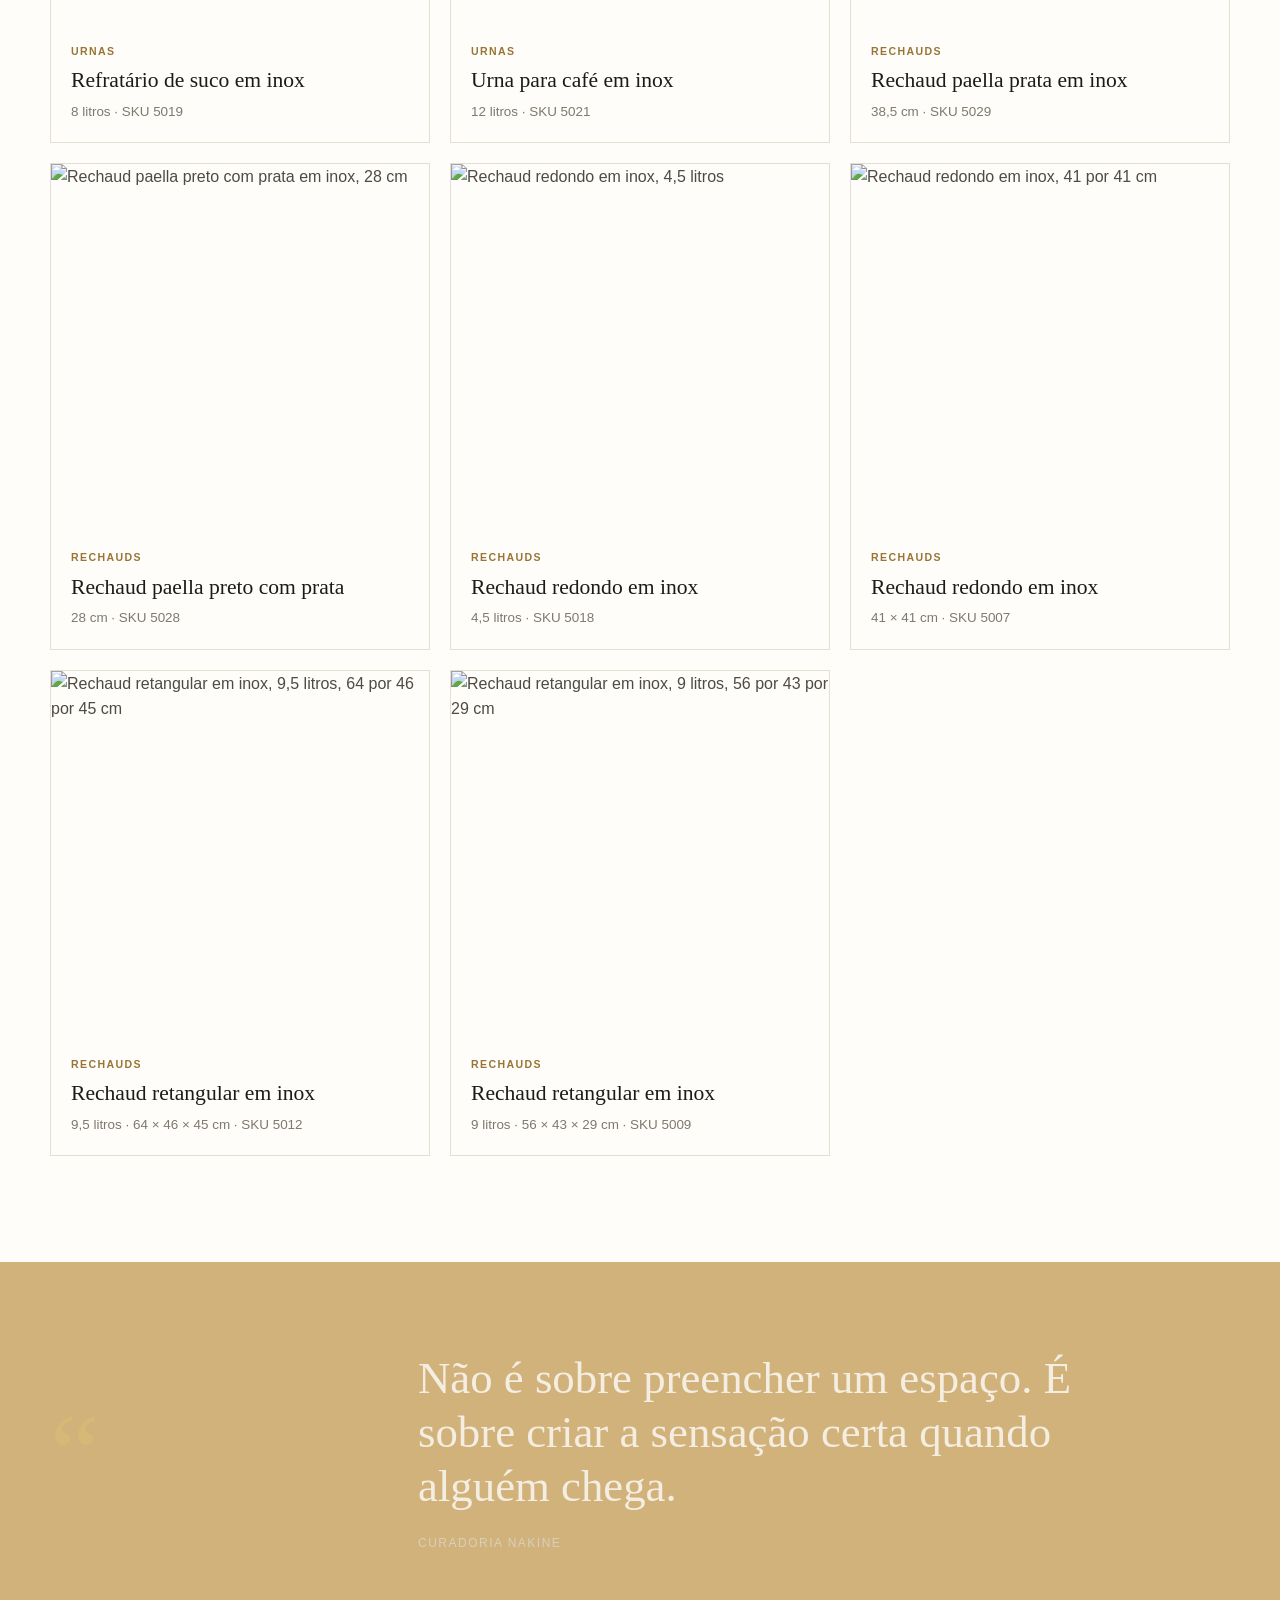
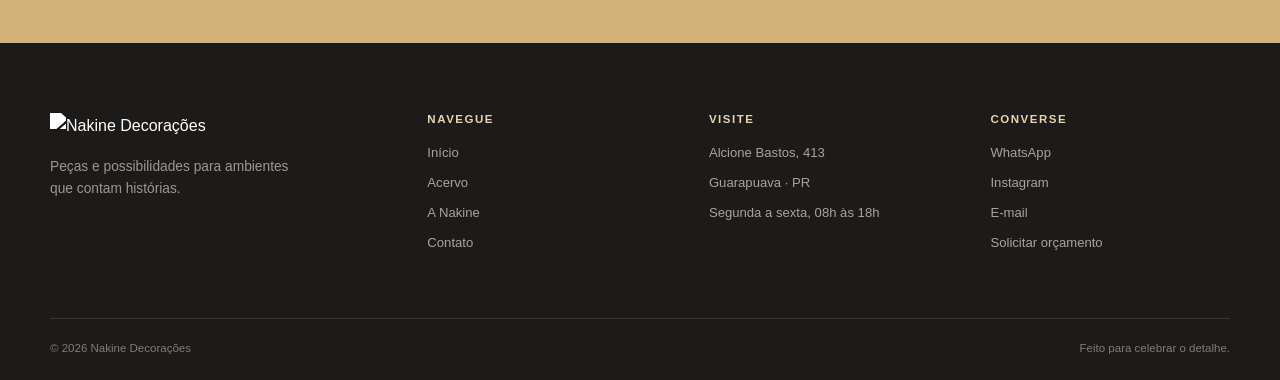
==== commit c77d30d9: "Add files via upload" ====
--- a/catalogo.html
+++ b/catalogo.html
@@ -3,27 +3,34 @@
 <head>
     <meta charset="UTF-8"><meta name="viewport" content="width=device-width, initial-scale=1.0">
     <meta name="description" content="Conheça o acervo Nakine de peças para mesa posta, flores, luz e ambientes.">
-    <link rel="icon" type="image/png" href="../xcon.png"><link rel="stylesheet" href="style.css"><title>Acervo | Nakine Decorações</title>
+    <link rel="icon" type="image/png" href="img/xcon.png"><link rel="stylesheet" href="style.css"><title>Acervo | Nakine Decorações</title>
+    <!-- ==================== CONFIGURACOES DA PAGINA ==================== -->
 </head>
 <body data-page="acervo">
-    <header class="site-header"><div class="header-inner"><a class="brand" href="index.html" aria-label="Nakine, página inicial"><img src="../logo.png" alt="Nakine Decorações"></a><button class="menu-toggle" type="button" aria-label="Abrir menu" aria-expanded="false">☰</button><nav class="site-nav" aria-label="Navegação principal"><a href="index.html">Início</a><a href="catalogo.html" class="is-active">Acervo</a><a href="sobre.html">A Nakine</a><a href="contato.html">Contato</a></nav><a class="header-cta" href="contato.html">Planejar um ambiente <span>↗</span></a></div></header>
+    <!-- ==================== CABECALHO E NAVEGACAO ==================== -->
+    <header class="site-header"><div class="header-inner"><a class="brand" href="index.html" aria-label="Nakine, página inicial"><img src="../img/logo_nakine.png" alt="Nakine Decorações"></a><button class="menu-toggle" type="button" aria-label="Abrir menu" aria-expanded="false">☰</button><nav class="site-nav" aria-label="Navegação principal"><a href="index.html">Início</a><a href="catalogo.html" class="is-active">Acervo</a><a href="sobre.html">A Nakine</a><a href="contato.html">Contato</a></nav><a class="header-cta" href="contato.html">Planejar um ambiente <span>↗</span></a></div></header>
     <main>
-        <section class="page-hero"><div class="container"><span class="breadcrumb">Nakine / Acervo</span><h1>Peças com presença, escolhidas para combinar.</h1><p>Rechauds, paillas, sousplats e suportes para criar mesas e ambientes com beleza, praticidade e personalidade.</p></div></section>
+        <!-- ==================== CONTEUDO PRINCIPAL ==================== -->
+        <section class="page-hero"><div class="container"><span class="breadcrumb">Nakine / Acervo</span><h1>Peças com presença, escolhidas para combinar.</h1><p>Paelleras, urnas e rechauds em inox para servir com praticidade e personalidade.</p></div></section>
         <section class="section"><div class="container">
-            <div class="catalog-toolbar"><div class="filter-list" role="group" aria-label="Filtrar acervo"><button class="filter-button is-active" data-filter="todos">Tudo</button><button class="filter-button" data-filter="rechauds">Rechauds</button><button class="filter-button" data-filter="paillas">Paillas</button><button class="filter-button" data-filter="sousplats">Sousplats</button><button class="filter-button" data-filter="doces">Suporte de doces</button><button class="filter-button" data-filter="bolos">Suporte de bolos</button><button class="filter-button" data-filter="casticais">Castiçais</button><button class="filter-button" data-filter="vasos-ferro">Vasos de ferro</button></div><span class="catalog-count">Seleção Nakine · 08 peças</span></div>
+            <div class="catalog-toolbar"><div class="filter-list" role="group" aria-label="Filtrar acervo"><button class="filter-button is-active" data-filter="todos">Tudo</button><button class="filter-button" data-filter="paelleras">Paelleras</button><button class="filter-button" data-filter="urnas">Urnas</button><button class="filter-button" data-filter="rechauds">Rechauds</button></div><span class="catalog-count">Seleção Nakine · 11 peças</span></div>
             <div class="product-grid">
-                <article class="product-card reveal" data-product-category="rechauds"><img src="../img/buffet.jpg" alt="Rechaud em composição de buffet Nakine" loading="lazy"><div class="product-info"><small>Rechauds</small><h3>Rechauds para buffet</h3><p>Praticidade para servir com uma apresentação elegante.</p></div></article>
-                <article class="product-card reveal" data-product-category="paillas"><img src="../img/buffet.jpg" alt="Pailla para servir em evento" loading="lazy"><div class="product-info"><small>Paillas</small><h3>Paillas para eventos</h3><p>Peças funcionais para manter o serviço bonito e organizado.</p></div></article>
-                <article class="product-card reveal" data-product-category="sousplats"><img src="../img/sousplat/sousplat1.jpg" alt="Sousplat redondo para mesa posta" loading="lazy"><div class="product-info"><small>Sousplats</small><h3>Sousplat Valence</h3><p>Uma base elegante para composições contemporâneas.</p></div></article>
-                <article class="product-card reveal" data-product-category="doces"><img src="../img/vasos/vasos.jpg" alt="Suporte para doces em mesa decorada" loading="lazy"><div class="product-info"><small>Suporte de doces</small><h3>Doces em destaque</h3><p>Altura e charme para valorizar a mesa de doces.</p></div></article>
-                <article class="product-card reveal" data-product-category="bolos"><img src="../img/vasos/vasos 1.jpg" alt="Suporte de bolo para celebração" loading="lazy"><div class="product-info"><small>Suporte de bolos</small><h3>Bolo como protagonista</h3><p>Uma base especial para destacar o centro da celebração.</p></div></article>
-                <article class="product-card reveal" data-product-category="casticais"><img src="../img/candelabro/candelabro.jpg" alt="Castiçal clássico para mesa decorada" loading="lazy"><div class="product-info"><small>Castiçais</small><h3>Castiçal clássico</h3><p>Luz e presença para mesas que pedem atmosfera.</p></div></article>
-                <article class="product-card reveal" data-product-category="vasos-ferro"><img src="../img/vasos/vasos 2.jpg" alt="Vaso de ferro decorativo" loading="lazy"><div class="product-info"><small>Vasos de ferro</small><h3>Vaso de ferro</h3><p>Estrutura e personalidade para arranjos e ambientes.</p></div></article>
-                <article class="product-card reveal" data-product-category="sousplats"><img src="../img/sousplat/souplat.jpg" alt="Sousplat para mesa de jantar" loading="lazy"><div class="product-info"><small>Sousplats</small><h3>Sousplat texturizado</h3><p>Detalhes que fazem a composição da mesa ganhar camada.</p></div></article>
+                <article class="product-card reveal" data-product-category="paelleras"><img src="../img/paellera/paellera%20de%20aco%20inox%20prata%20com%20alcas%20douradas%2036%20cm%20-%20Sku%205030.jpeg" alt="Paellera de aço inox prata com alças douradas, 36 cm" loading="lazy"><div class="product-info"><small>Paelleras</small><h3>Paellera inox prata com alças douradas</h3><p>36 cm · SKU 5030</p></div></article>
+                <article class="product-card reveal" data-product-category="urnas"><img src="../img/urnas/botijao%20termico%20aco%20inox%2014%20litros%20-%20sku%205032.jpeg" alt="Botijão térmico em aço inox, 14 litros" loading="lazy"><div class="product-info"><small>Urnas</small><h3>Botijão térmico em aço inox</h3><p>14 litros · SKU 5032</p></div></article>
+                <article class="product-card reveal" data-product-category="urnas"><img src="../img/urnas/refratario%20de%20suco%20duplo%20em%20inox%2016l%20-%20sku%205020.jpeg" alt="Refratário duplo de suco em inox, 16 litros" loading="lazy"><div class="product-info"><small>Urnas</small><h3>Refratário duplo de suco em inox</h3><p>16 litros · SKU 5020</p></div></article>
+                <article class="product-card reveal" data-product-category="urnas"><img src="../img/urnas/refratario%20de%20suco%20em%20inox%208l%20-%20sku%205019.jpeg" alt="Refratário de suco em inox, 8 litros" loading="lazy"><div class="product-info"><small>Urnas</small><h3>Refratário de suco em inox</h3><p>8 litros · SKU 5019</p></div></article>
+                <article class="product-card reveal" data-product-category="urnas"><img src="../img/urnas/urna%20para%20cafe%20em%20Inox%2012l%20-%20sku%205021.jpeg" alt="Urna para café em inox, 12 litros" loading="lazy"><div class="product-info"><small>Urnas</small><h3>Urna para café em inox</h3><p>12 litros · SKU 5021</p></div></article>
+                <article class="product-card reveal" data-product-category="rechauds"><img src="../img/rechaud/rechaud%20paella%20prata%20em%20inox%2038,5%20cm%20-%20sku%205029.jpeg" alt="Rechaud paella prata em inox, 38,5 cm" loading="lazy"><div class="product-info"><small>Rechauds</small><h3>Rechaud paella prata em inox</h3><p>38,5 cm · SKU 5029</p></div></article>
+                <article class="product-card reveal" data-product-category="rechauds"><img src="../img/rechaud/rechaud%20paella%20preto%20com%20prata%20em%20inox%2028%20cm%20-%20sku%205028.jpeg" alt="Rechaud paella preto com prata em inox, 28 cm" loading="lazy"><div class="product-info"><small>Rechauds</small><h3>Rechaud paella preto com prata</h3><p>28 cm · SKU 5028</p></div></article>
+                <article class="product-card reveal" data-product-category="rechauds"><img src="../img/rechaud/rechaud%20redondo%20em%20inox%204,5l%20-%20sku%205018.jpeg" alt="Rechaud redondo em inox, 4,5 litros" loading="lazy"><div class="product-info"><small>Rechauds</small><h3>Rechaud redondo em inox</h3><p>4,5 litros · SKU 5018</p></div></article>
+                <article class="product-card reveal" data-product-category="rechauds"><img src="../img/rechaud/rechaud%20redondo%20em%20inox%2041x41%20cm%20-%20sku%205007.jpeg" alt="Rechaud redondo em inox, 41 por 41 cm" loading="lazy"><div class="product-info"><small>Rechauds</small><h3>Rechaud redondo em inox</h3><p>41 × 41 cm · SKU 5007</p></div></article>
+                <article class="product-card reveal" data-product-category="rechauds"><img src="../img/rechaud/rechaud%20retangular%20em%20Inox%209,5%20l%2064x46x45%20cm%20-%20sku%205012.jpeg" alt="Rechaud retangular em inox, 9,5 litros, 64 por 46 por 45 cm" loading="lazy"><div class="product-info"><small>Rechauds</small><h3>Rechaud retangular em inox</h3><p>9,5 litros · 64 × 46 × 45 cm · SKU 5012</p></div></article>
+                <article class="product-card reveal" data-product-category="rechauds"><img src="../img/rechaud/rechaud%20retangular%20em%20inox%209l%2056x43x29%20-%20sku%205009.jpeg" alt="Rechaud retangular em inox, 9 litros, 56 por 43 por 29 cm" loading="lazy"><div class="product-info"><small>Rechauds</small><h3>Rechaud retangular em inox</h3><p>9 litros · 56 × 43 × 29 cm · SKU 5009</p></div></article>
             </div>
         </div></section>
         <section class="quote-band"><div class="container"><div class="quote-mark">“</div><div><blockquote>Não é sobre preencher um espaço. É sobre criar a sensação certa quando alguém chega.</blockquote><cite>Curadoria Nakine</cite></div></div></section>
     </main>
-    <footer class="site-footer"><div class="container footer-grid"><div class="footer-brand"><img src="../logo.png" alt="Nakine Decorações"><p>Peças e possibilidades para ambientes que contam histórias.</p></div><div class="footer-column"><h3>Navegue</h3><a href="index.html">Início</a><a href="catalogo.html">Acervo</a><a href="sobre.html">A Nakine</a><a href="contato.html">Contato</a></div><div class="footer-column"><h3>Visite</h3><p>Alcione Bastos, 413</p><p>Guarapuava · PR</p><p>Segunda a sexta, 08h às 18h</p></div><div class="footer-column"><h3>Converse</h3><a href="https://wa.me/554291211496" target="_blank" rel="noopener">WhatsApp</a><a href="https://www.instagram.com/nakinedecoracoes/" target="_blank" rel="noopener">Instagram</a><a href="mailto:nakine@nakinedecoracoes.com.br">E-mail</a><a href="contato.html">Solicitar orçamento</a></div></div><div class="container footer-bottom"><span>© 2026 Nakine Decorações</span><span>Feito para celebrar o detalhe.</span></div></footer>
+    <!-- ==================== RODAPE ==================== -->
+    <footer class="site-footer"><div class="container footer-grid"><div class="footer-brand"><img src="../img/logo_nakine.png" alt="Nakine Decorações"><p>Peças e possibilidades para ambientes que contam histórias.</p></div><div class="footer-column"><h3>Navegue</h3><a href="index.html">Início</a><a href="catalogo.html">Acervo</a><a href="sobre.html">A Nakine</a><a href="contato.html">Contato</a></div><div class="footer-column"><h3>Visite</h3><p>Alcione Bastos, 413</p><p>Guarapuava · PR</p><p>Segunda a sexta, 08h às 18h</p></div><div class="footer-column"><h3>Converse</h3><a href="https://wa.me/554291211496" target="_blank" rel="noopener">WhatsApp</a><a href="https://www.instagram.com/nakinedecoracoes/" target="_blank" rel="noopener">Instagram</a><a href="mailto:nakine@nakinedecoracoes.com.br">E-mail</a><a href="contato.html">Solicitar orçamento</a></div></div><div class="container footer-bottom"><span>© 2026 Nakine Decorações</span><span>Feito para celebrar o detalhe.</span></div></footer>
     <div class="social-floaters" aria-label="Redes sociais"><a class="instagram" href="https://www.instagram.com/nakinedecoracoes/" target="_blank" rel="noopener" aria-label="Visitar o Instagram da Nakine"><svg viewBox="0 0 24 24" aria-hidden="true"><path d="M7.75 2h8.5A5.75 5.75 0 0 1 22 7.75v8.5A5.75 5.75 0 0 1 16.25 22h-8.5A5.75 5.75 0 0 1 2 16.25v-8.5A5.75 5.75 0 0 1 7.75 2Zm0 2A3.75 3.75 0 0 0 4 7.75v8.5A3.75 3.75 0 0 0 7.75 20h8.5A3.75 3.75 0 0 0 20 16.25v-8.5A3.75 3.75 0 0 0 16.25 4h-8.5Zm8.75 1.5a1.25 1.25 0 1 1 0 2.5 1.25 1.25 0 0 1 0-2.5ZM12 7a5 5 0 1 1 0 10 5 5 0 0 1 0-10Zm0 2a3 3 0 1 1 0 6 3 3 0 0 1 0-6Z"/></svg></a><a class="whatsapp" href="https://wa.me/554291211496" target="_blank" rel="noopener" aria-label="Falar com a Nakine pelo WhatsApp">⌕</a></div><script src="script.js" defer></script>
 </body></html>
--- a/style.css
+++ b/style.css
@@ -1,3 +1,4 @@
+/* ==================== VARIAVEIS E CORES ==================== */
 :root {
     --ink: #1d1b19;
     --ink-soft: #4e4a45;
@@ -20,10 +21,10 @@
 a { color: inherit; }
 button, input, textarea { font: inherit; }
 
-.site-header { position: sticky; top: 0; z-index: 20; border-bottom: 1px solid rgba(229, 222, 211, .85); background: rgba(255, 253, 249, .94); backdrop-filter: blur(16px); transition: background .3s ease, border-color .3s ease, box-shadow .3s ease; }
+.site-header { position: sticky; top: 0; z-index: 20; border-bottom: 1px solid rgba(229, 222, 211, .85); background: rgba(255, 253, 249, .94); -webkit-backdrop-filter: blur(16px); backdrop-filter: blur(16px); transition: background .3s ease, border-color .3s ease, box-shadow .3s ease; }
 .header-inner { width: min(1280px, calc(100% - 56px)); min-height: 64px; margin: auto; display: flex; align-items: center; gap: 30px; }
 .brand { display: inline-flex; align-items: center; flex-shrink: 0; }
-.brand img { width: 150px; height: auto; }
+.brand img { width: 230px; height: auto; object-fit: contain; }
 .site-nav { display: flex; align-items: center; gap: 30px; margin-left: auto; }
 .site-nav a { position: relative; color: var(--ink-soft); font-size: 1.1rem; font-weight: 500; text-decoration: none; transition: color .25s ease; }
 .site-nav a::after { content: ""; position: absolute; left: 0; right: 100%; bottom: -8px; height: 2px; background: var(--gold); transition: right .25s ease; }
@@ -33,17 +34,22 @@
 .header-cta { padding: 8px 12px; border-radius: 3px; background: var(--gold); color: #fff; font-size: 1rem; font-weight: 600; white-space: nowrap; }
 .header-cta:hover { transform: none; background: var(--gold-deep); color: #fff; box-shadow: none; }
 .button:hover { transform: translateY(-3px); background: var(--gold-deep); box-shadow: 0 10px 22px rgba(152, 117, 54, .22); }
-.menu-toggle { display: none; margin-left: auto; border: 0; background: transparent; color: var(--ink); font-size: 1.5rem; cursor: pointer; }
-
-.home-header { position: absolute; top: 0; left: 0; width: 100%; border-color: rgba(255,255,255,.22); background: rgba(20,17,14,.13); backdrop-filter: blur(8px); }
-.home-header .brand img { filter: brightness(0) invert(1); transition: filter .3s ease; }
+.menu-toggle { display: none; width: 44px; height: 44px; margin-left: auto; place-items: center; border: 0; background: transparent; color: var(--ink); cursor: pointer; font-size: 0; -webkit-appearance: none; appearance: none; }
+.menu-toggle::before { content: ""; width: 22px; height: 14px; border-top: 2px solid currentColor; border-bottom: 2px solid currentColor; background: linear-gradient(currentColor, currentColor) center / 100% 2px no-repeat; transition: transform .25s ease, width .25s ease, height .25s ease; }
+.menu-toggle[aria-expanded="true"]::before { width: 21px; height: 21px; border: 0; background: linear-gradient(45deg, transparent 46%, currentColor 47%, currentColor 53%, transparent 54%), linear-gradient(-45deg, transparent 46%, currentColor 47%, currentColor 53%, transparent 54%); }
+
+.home-header { position: absolute; top: 0; left: 0; width: 100%; border-color: rgba(255,255,255,.22); background: rgba(20,17,14,.13); -webkit-backdrop-filter: blur(8px); backdrop-filter: blur(8px); }
+.home-header .brand { position: relative; }
+.home-header .brand .logo-light, .home-header .brand .logo-dark { transition: opacity .25s ease; }
+.home-header .brand .logo-dark { position: absolute; inset: 0; opacity: 0; }
+.home-header:hover .brand .logo-light, .home-header:focus-within .brand .logo-light { opacity: 0; }
+.home-header:hover .brand .logo-dark, .home-header:focus-within .brand .logo-dark { opacity: 1; }
 .home-header .site-nav a { color: #fff; }
 .home-header .site-nav a::after { background: #e4c788; }
 .home-header .site-nav a:hover, .home-header .site-nav a.is-active { color: #fff; }
 .home-header .header-cta { border: 0; background: var(--gold); color: #fff; }
 .home-header .menu-toggle { color: #fff; }
 .home-header:hover, .home-header:focus-within { border-color: var(--line); background: #fff; box-shadow: 0 8px 24px rgba(35,29,22,.08); }
-.home-header:hover .brand img, .home-header:focus-within .brand img { filter: none; }
 .home-header:hover .site-nav a, .home-header:focus-within .site-nav a { color: var(--ink-soft); }
 .home-header:hover .site-nav a:hover, .home-header:hover .site-nav a.is-active, .home-header:focus-within .site-nav a:hover, .home-header:focus-within .site-nav a.is-active { color: var(--ink); }
 .home-header:hover .header-cta, .home-header:focus-within .header-cta { background: var(--gold-deep); color: #fff; }
@@ -65,10 +71,15 @@
 .hero-link:hover span { transform: translate(3px, -3px); }
 .hero-slide-index { position: absolute; right: max(8.5%, calc((100% - 1180px) / 2)); bottom: 44px; display: flex; align-items: center; gap: 10px; color: #fff; font-size: .72rem; letter-spacing: 1.5px; }
 .hero-slide-index i { width: 44px; height: 1px; background: rgba(255,255,255,.65); }
-.hero-arrow { position: absolute; top: 50%; z-index: 2; display: grid; width: 42px; height: 56px; place-items: center; transform: translateY(-50%); border: 0; background: rgba(255,255,255,.78); color: var(--ink); cursor: pointer; font-family: Georgia, serif; font-size: 2rem; line-height: 1; transition: background .2s ease, color .2s ease; }
-.hero-arrow:hover { background: #fff; color: var(--gold-deep); }
-.hero-arrow-prev { left: 0; }
-.hero-arrow-next { right: 0; }
+.hero-arrow, .product-carousel-arrow { position: absolute; z-index: 2; display: grid; width: 46px; height: 46px; place-items: center; border: 1px solid rgba(29,27,25,.1); border-radius: 50%; background: rgba(255,253,249,.92); color: var(--ink); box-shadow: 0 5px 18px rgba(29,27,25,.16); cursor: pointer; font-size: 0; line-height: 1; -webkit-appearance: none; appearance: none; -webkit-backdrop-filter: blur(10px); backdrop-filter: blur(10px); transition: background .2s ease, color .2s ease, border-color .2s ease, box-shadow .2s ease, opacity .2s ease; }
+.hero-arrow { top: 50%; transform: translateY(-50%); }
+.hero-arrow::before, .product-carousel-arrow::before { content: ""; width: 10px; height: 10px; border-top: 2px solid currentColor; border-right: 2px solid currentColor; }
+.hero-arrow-prev::before, .product-carousel-arrow.previous::before { transform: translateX(2px) rotate(-135deg); }
+.hero-arrow-next::before, .product-carousel-arrow.next::before { transform: translateX(-2px) rotate(45deg); }
+.hero-arrow:hover, .product-carousel-arrow:hover:not(:disabled) { border-color: var(--gold); background: var(--gold); color: #fff; box-shadow: 0 7px 20px rgba(152,117,54,.3); }
+.hero-arrow-prev { left: 20px; }
+.hero-arrow-next { right: 20px; }
+.hero-arrow:focus-visible, .product-carousel-arrow:focus-visible { outline: 3px solid var(--gold); outline-offset: 3px; }
 .hero-pagination { position: absolute; left: max(8.5%, calc((100% - 1180px) / 2)); bottom: 44px; z-index: 2; display: flex; gap: 9px; }
 .hero-dot { width: 28px; height: 3px; padding: 0; border: 0; background: rgba(255,255,255,.5); cursor: pointer; transition: width .25s ease, background .25s ease; }
 .hero-dot.is-active { width: 48px; background: #e4c788; }
@@ -97,9 +108,8 @@
 .showcase-link { display: inline-flex; align-items: center; gap: 7px; margin-top: 7px; color: var(--gold-deep); font-size: .7rem; text-decoration: none; }
 .showcase-link b { font-size: .85rem; font-weight: 500; transition: transform .2s ease; }
 .showcase-link:hover b { transform: translate(2px, -2px); }
-.product-carousel-arrow { position: absolute; top: 39%; z-index: 2; display: grid; width: 34px; height: 46px; place-items: center; border: 0; background: rgba(255,255,255,.88); color: var(--ink-soft); cursor: pointer; font-family: Georgia, serif; font-size: 1.85rem; line-height: 1; transition: color .2s ease, background .2s ease; }
-.product-carousel-arrow:hover { background: var(--gold); color: #fff; }
-.product-carousel-arrow:disabled { opacity: .35; cursor: default; }
+.product-carousel-arrow { top: 39%; transform: translateY(-50%); }
+.product-carousel-arrow:disabled { opacity: .38; cursor: default; box-shadow: none; }
 .product-carousel-arrow.previous { left: 0; }
 .product-carousel-arrow.next { right: 0; }
 .product-carousel-arrow:focus-visible { outline: 2px solid var(--gold); outline-offset: 2px; }
@@ -152,7 +162,7 @@
 .breadcrumb { color: var(--gold-deep); font-size: .7rem; font-weight: 800; letter-spacing: 1.7px; text-transform: uppercase; }
 .catalog-toolbar { display: flex; flex-wrap: wrap; justify-content: space-between; align-items: center; gap: 18px; margin-bottom: 34px; }
 .filter-list { display: flex; flex-wrap: wrap; gap: 8px; }
-.filter-button { padding: 9px 15px; border: 1px solid var(--line); background: transparent; color: var(--muted); cursor: pointer; font-size: .78rem; transition: .25s ease; }
+.filter-button { min-height: 44px; padding: 9px 15px; border: 1px solid var(--line); background: transparent; color: var(--muted); cursor: pointer; font-size: .78rem; transition: .25s ease; -webkit-tap-highlight-color: transparent; }
 .filter-button:hover, .filter-button.is-active { border-color: var(--gold); background: var(--gold); color: #fff; }
 .catalog-count { color: var(--muted); font-size: .8rem; }
 
@@ -197,7 +207,8 @@
 .social-floaters svg { width: 25px; height: 25px; fill: currentColor; }
 .whatsapp { background: #25d366; }
 .instagram { background: linear-gradient(145deg, #f9ce34 0%, #ee2a7b 48%, #6228d7 100%); }
-.back-to-top { position: fixed; right: 24px; bottom: 24px; z-index: 11; display: grid; width: 48px; height: 48px; place-items: center; border: 1px solid rgba(255,255,255,.35); border-radius: 50%; background: var(--ink); color: #fff; box-shadow: 0 8px 25px rgba(0,0,0,.18); cursor: pointer; font-size: 1.35rem; opacity: 0; pointer-events: none; transform: translateY(12px); visibility: hidden; transition: opacity .25s ease, transform .25s ease, visibility .25s ease, background .25s ease; }
+.back-to-top { position: fixed; right: 24px; bottom: 24px; z-index: 11; display: grid; width: 48px; height: 48px; place-items: center; border: 1px solid rgba(255,255,255,.35); border-radius: 50%; background: var(--ink); color: #fff; box-shadow: 0 8px 25px rgba(0,0,0,.18); cursor: pointer; font-size: 0; opacity: 0; pointer-events: none; transform: translateY(12px); visibility: hidden; transition: opacity .25s ease, transform .25s ease, visibility .25s ease, background .25s ease; -webkit-tap-highlight-color: transparent; }
+.back-to-top::before { content: ""; width: 10px; height: 10px; border-top: 2px solid currentColor; border-right: 2px solid currentColor; transform: translateY(3px) rotate(-45deg); }
 .back-to-top.is-visible { opacity: 1; pointer-events: auto; transform: translateY(0); visibility: visible; }
 .back-to-top:hover { background: var(--gold-deep); }
 .back-to-top:focus-visible { outline: 3px solid var(--gold); outline-offset: 3px; }
@@ -205,11 +216,12 @@
 .reveal { opacity: 0; transform: translateY(22px); transition: opacity .7s var(--ease), transform .7s var(--ease); }
 .reveal.is-visible { opacity: 1; transform: none; }
 
+/* ==================== RESPONSIVIDADE: TABLET ==================== */
 @media (max-width: 900px) {
     .header-inner { min-height: 58px; }
     .menu-toggle { display: block; }
-    .site-nav { position: absolute; top: 58px; left: 0; right: 0; display: none; flex-direction: column; align-items: stretch; gap: 0; border-bottom: 1px solid var(--line); background: var(--paper); box-shadow: var(--soft-shadow); }
-    .site-nav.is-open { display: flex; }
+    .site-nav { position: absolute; top: 58px; left: 0; right: 0; display: flex; max-height: 0; overflow: hidden; flex-direction: column; align-items: stretch; gap: 0; border-bottom: 1px solid transparent; background: var(--paper); box-shadow: var(--soft-shadow); opacity: 0; pointer-events: none; transform: translateY(-8px); visibility: hidden; transition: max-height .32s var(--ease), opacity .22s ease, transform .32s var(--ease), border-color .22s ease, visibility .32s; }
+    .site-nav.is-open { max-height: 320px; border-bottom-color: var(--line); opacity: 1; pointer-events: auto; transform: translateY(0); visibility: visible; }
     .site-nav a { padding: 14px 24px; font-size: 1.05rem; }
     .site-nav a::after { display: none; }
     .home-header .site-nav a { color: var(--ink-soft); }
@@ -227,9 +239,13 @@
     .showcase-product { flex-basis: calc((100% - 40px) / 3); }
 }
 
+/* ==================== RESPONSIVIDADE: CELULAR ==================== */
 @media (max-width: 620px) {
     .header-inner, .container { width: min(100% - 32px, 1180px); }
-    .brand img { width: 145px; }
+    .header-inner { min-height: 72px; }
+    .brand img { width: min(210px, 58vw); height: auto; }
+    .menu-toggle { display: grid; flex-shrink: 0; }
+    .site-nav { top: 72px; }
     .home-hero { min-height: 680px; height: 84svh; max-height: 820px; }
     .hero-slide > img { object-position: 58% center; }
     .hero-shade { background: linear-gradient(90deg, rgba(18,15,12,.72), rgba(18,15,12,.24)), linear-gradient(0deg, rgba(18,15,12,.4), transparent 55%); }
@@ -238,7 +254,7 @@
     .hero-slide h1, .hero-slide h2 { margin: 18px 0 14px; font-size: clamp(3.2rem, 13vw, 4.7rem); }
     .hero-slide-content p { max-width: 340px; font-size: .9rem; }
     .hero-link { margin-top: 24px; font-size: .67rem; }
-    .hero-arrow { top: auto; bottom: 26px; width: 36px; height: 42px; transform: none; font-size: 1.7rem; }
+    .hero-arrow { top: auto; bottom: 26px; width: 42px; height: 42px; transform: none; }
     .hero-arrow-prev { left: auto; right: 60px; }
     .hero-arrow-next { right: 16px; }
     .hero-pagination { bottom: 46px; left: 9%; }
@@ -260,7 +276,7 @@
     .showcase-product > span { margin-top: 10px; font-size: .56rem; }
     .showcase-product h3 { min-height: 34px; font-size: .68rem; }
     .showcase-link { font-size: .64rem; }
-    .product-carousel-arrow { top: 34%; width: 28px; height: 42px; }
+    .product-carousel-arrow { top: 34%; width: 40px; height: 40px; }
     .section { padding: 72px 0; }
     .service-grid, .value-grid, .product-grid, .form-grid { grid-template-columns: 1fr; }
     .split { gap: 32px; }
@@ -277,6 +293,7 @@
     .back-to-top { right: 16px; bottom: 16px; width: 44px; height: 44px; }
 }
 
+/* ==================== ACESSIBILIDADE ==================== */
 @media (prefers-reduced-motion: reduce) {
     *, *::before, *::after { scroll-behavior: auto !important; transition-duration: .01ms !important; animation-duration: .01ms !important; }
 }
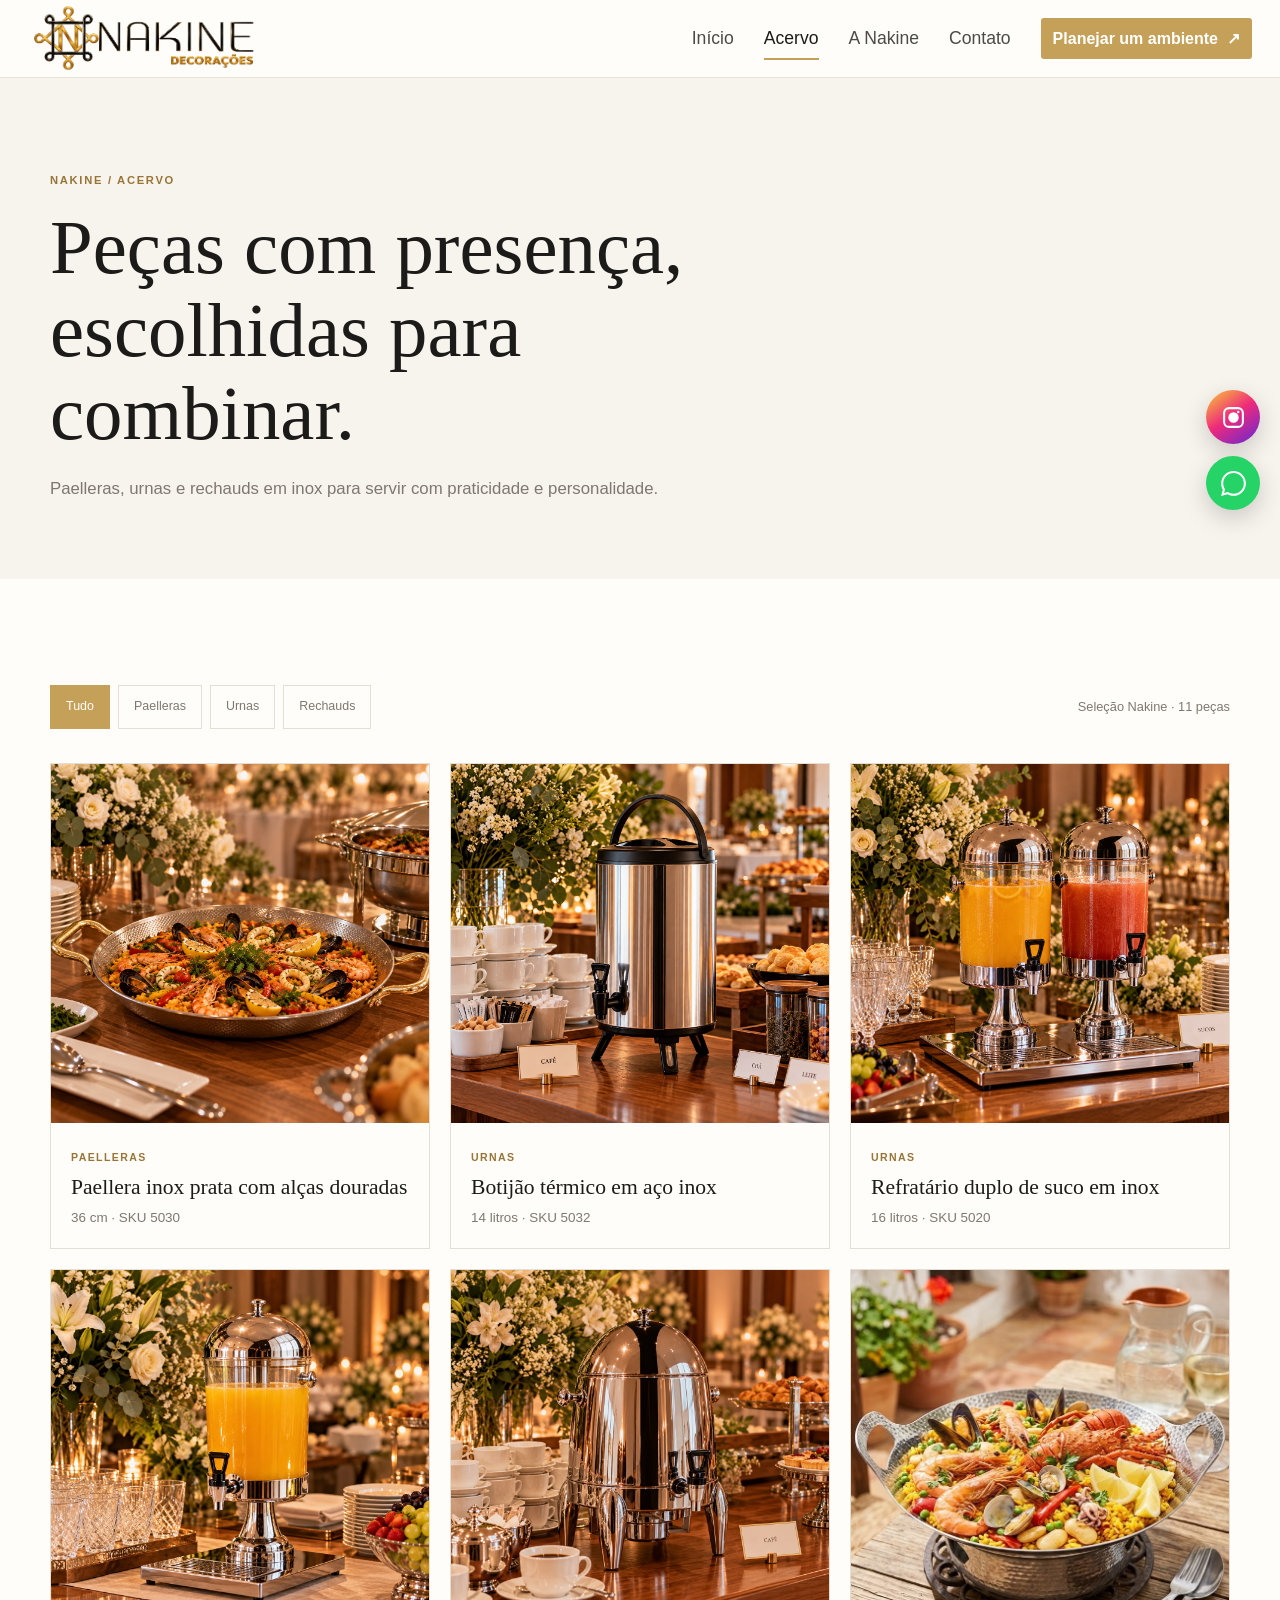
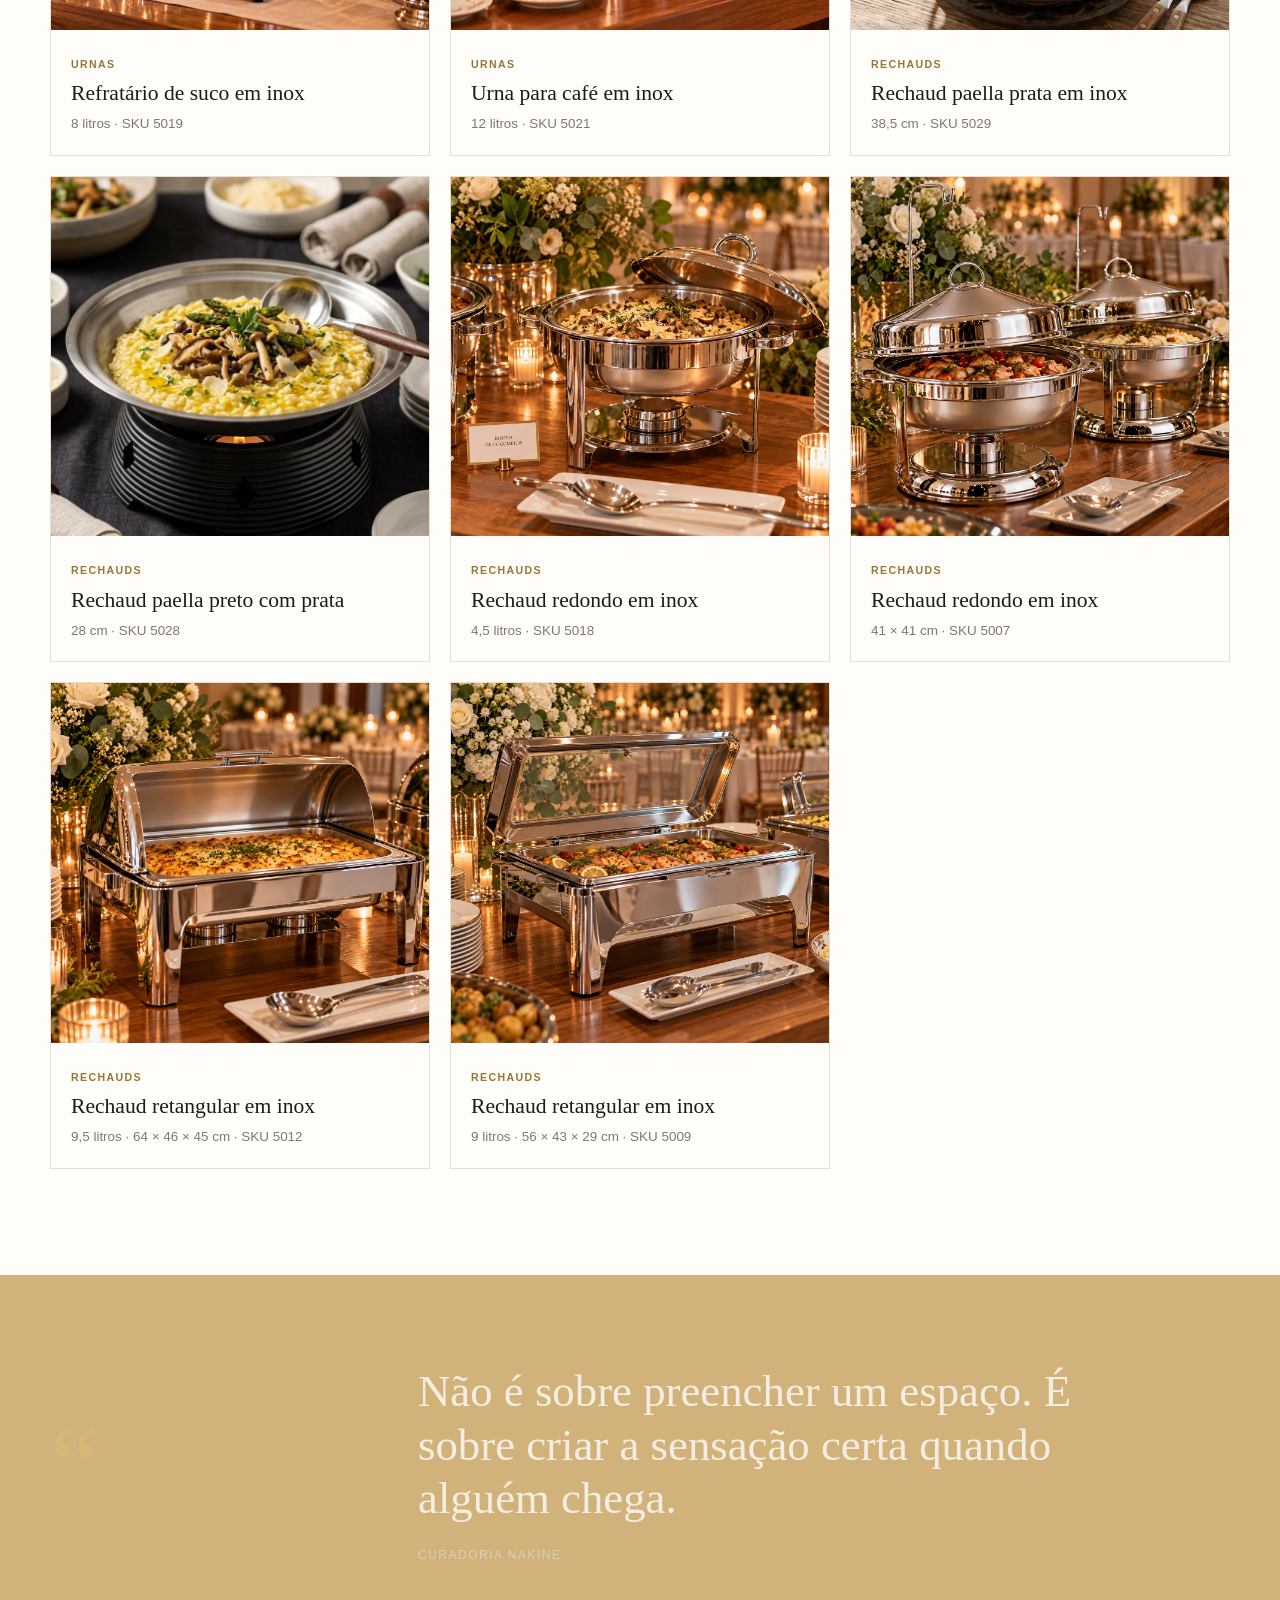
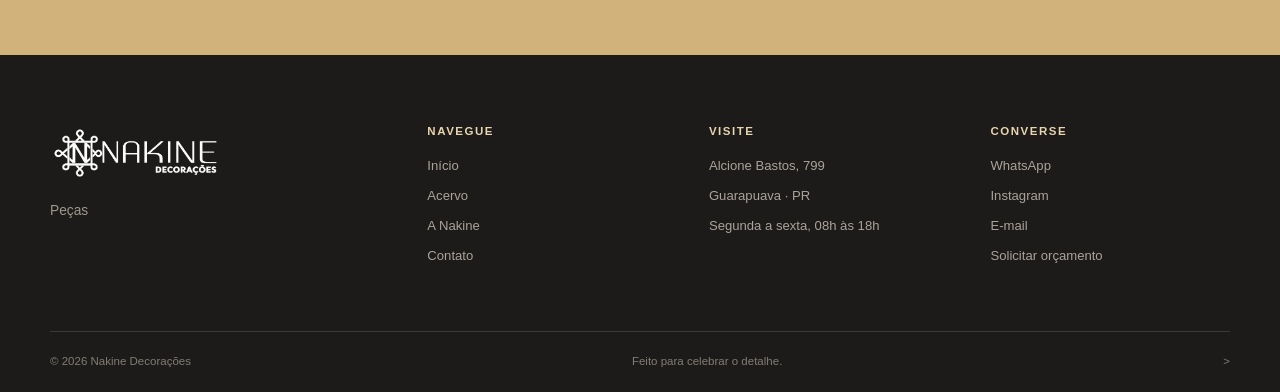
==== commit 6243f9f5: "Add files via upload" ====
--- a/catalogo.html
+++ b/catalogo.html
@@ -8,29 +8,29 @@
 </head>
 <body data-page="acervo">
     <!-- ==================== CABECALHO E NAVEGACAO ==================== -->
-    <header class="site-header"><div class="header-inner"><a class="brand" href="index.html" aria-label="Nakine, página inicial"><img src="../img/logo_nakine.png" alt="Nakine Decorações"></a><button class="menu-toggle" type="button" aria-label="Abrir menu" aria-expanded="false">☰</button><nav class="site-nav" aria-label="Navegação principal"><a href="index.html">Início</a><a href="catalogo.html" class="is-active">Acervo</a><a href="sobre.html">A Nakine</a><a href="contato.html">Contato</a></nav><a class="header-cta" href="contato.html">Planejar um ambiente <span>↗</span></a></div></header>
+    <header class="site-header"><div class="header-inner"><a class="brand" href="index.html" aria-label="Nakine, página inicial"><img src="img/logo_nakine.png" alt="Nakine Decorações"></a><button class="menu-toggle" type="button" aria-label="Abrir menu" aria-expanded="false">☰</button><nav class="site-nav" aria-label="Navegação principal"><a href="index.html">Início</a><a href="catalogo.html" class="is-active">Acervo</a><a href="sobre.html">A Nakine</a><a href="contato.html">Contato</a></nav><a class="header-cta" href="contato.html">Planejar um ambiente <span>↗</span></a></div></header>
     <main>
         <!-- ==================== CONTEUDO PRINCIPAL ==================== -->
         <section class="page-hero"><div class="container"><span class="breadcrumb">Nakine / Acervo</span><h1>Peças com presença, escolhidas para combinar.</h1><p>Paelleras, urnas e rechauds em inox para servir com praticidade e personalidade.</p></div></section>
         <section class="section"><div class="container">
             <div class="catalog-toolbar"><div class="filter-list" role="group" aria-label="Filtrar acervo"><button class="filter-button is-active" data-filter="todos">Tudo</button><button class="filter-button" data-filter="paelleras">Paelleras</button><button class="filter-button" data-filter="urnas">Urnas</button><button class="filter-button" data-filter="rechauds">Rechauds</button></div><span class="catalog-count">Seleção Nakine · 11 peças</span></div>
             <div class="product-grid">
-                <article class="product-card reveal" data-product-category="paelleras"><img src="../img/paellera/paellera%20de%20aco%20inox%20prata%20com%20alcas%20douradas%2036%20cm%20-%20Sku%205030.jpeg" alt="Paellera de aço inox prata com alças douradas, 36 cm" loading="lazy"><div class="product-info"><small>Paelleras</small><h3>Paellera inox prata com alças douradas</h3><p>36 cm · SKU 5030</p></div></article>
-                <article class="product-card reveal" data-product-category="urnas"><img src="../img/urnas/botijao%20termico%20aco%20inox%2014%20litros%20-%20sku%205032.jpeg" alt="Botijão térmico em aço inox, 14 litros" loading="lazy"><div class="product-info"><small>Urnas</small><h3>Botijão térmico em aço inox</h3><p>14 litros · SKU 5032</p></div></article>
-                <article class="product-card reveal" data-product-category="urnas"><img src="../img/urnas/refratario%20de%20suco%20duplo%20em%20inox%2016l%20-%20sku%205020.jpeg" alt="Refratário duplo de suco em inox, 16 litros" loading="lazy"><div class="product-info"><small>Urnas</small><h3>Refratário duplo de suco em inox</h3><p>16 litros · SKU 5020</p></div></article>
-                <article class="product-card reveal" data-product-category="urnas"><img src="../img/urnas/refratario%20de%20suco%20em%20inox%208l%20-%20sku%205019.jpeg" alt="Refratário de suco em inox, 8 litros" loading="lazy"><div class="product-info"><small>Urnas</small><h3>Refratário de suco em inox</h3><p>8 litros · SKU 5019</p></div></article>
-                <article class="product-card reveal" data-product-category="urnas"><img src="../img/urnas/urna%20para%20cafe%20em%20Inox%2012l%20-%20sku%205021.jpeg" alt="Urna para café em inox, 12 litros" loading="lazy"><div class="product-info"><small>Urnas</small><h3>Urna para café em inox</h3><p>12 litros · SKU 5021</p></div></article>
-                <article class="product-card reveal" data-product-category="rechauds"><img src="../img/rechaud/rechaud%20paella%20prata%20em%20inox%2038,5%20cm%20-%20sku%205029.jpeg" alt="Rechaud paella prata em inox, 38,5 cm" loading="lazy"><div class="product-info"><small>Rechauds</small><h3>Rechaud paella prata em inox</h3><p>38,5 cm · SKU 5029</p></div></article>
-                <article class="product-card reveal" data-product-category="rechauds"><img src="../img/rechaud/rechaud%20paella%20preto%20com%20prata%20em%20inox%2028%20cm%20-%20sku%205028.jpeg" alt="Rechaud paella preto com prata em inox, 28 cm" loading="lazy"><div class="product-info"><small>Rechauds</small><h3>Rechaud paella preto com prata</h3><p>28 cm · SKU 5028</p></div></article>
-                <article class="product-card reveal" data-product-category="rechauds"><img src="../img/rechaud/rechaud%20redondo%20em%20inox%204,5l%20-%20sku%205018.jpeg" alt="Rechaud redondo em inox, 4,5 litros" loading="lazy"><div class="product-info"><small>Rechauds</small><h3>Rechaud redondo em inox</h3><p>4,5 litros · SKU 5018</p></div></article>
-                <article class="product-card reveal" data-product-category="rechauds"><img src="../img/rechaud/rechaud%20redondo%20em%20inox%2041x41%20cm%20-%20sku%205007.jpeg" alt="Rechaud redondo em inox, 41 por 41 cm" loading="lazy"><div class="product-info"><small>Rechauds</small><h3>Rechaud redondo em inox</h3><p>41 × 41 cm · SKU 5007</p></div></article>
-                <article class="product-card reveal" data-product-category="rechauds"><img src="../img/rechaud/rechaud%20retangular%20em%20Inox%209,5%20l%2064x46x45%20cm%20-%20sku%205012.jpeg" alt="Rechaud retangular em inox, 9,5 litros, 64 por 46 por 45 cm" loading="lazy"><div class="product-info"><small>Rechauds</small><h3>Rechaud retangular em inox</h3><p>9,5 litros · 64 × 46 × 45 cm · SKU 5012</p></div></article>
-                <article class="product-card reveal" data-product-category="rechauds"><img src="../img/rechaud/rechaud%20retangular%20em%20inox%209l%2056x43x29%20-%20sku%205009.jpeg" alt="Rechaud retangular em inox, 9 litros, 56 por 43 por 29 cm" loading="lazy"><div class="product-info"><small>Rechauds</small><h3>Rechaud retangular em inox</h3><p>9 litros · 56 × 43 × 29 cm · SKU 5009</p></div></article>
+                <article class="product-card reveal" data-product-category="paelleras"><img src="img/paellera/paellera%20de%20aco%20inox%20prata%20com%20alcas%20douradas%2036%20cm%20-%20Sku%205030.jpeg" alt="Paellera de aço inox prata com alças douradas, 36 cm" loading="lazy"><div class="product-info"><small>Paelleras</small><h3>Paellera inox prata com alças douradas</h3><p>36 cm · SKU 5030</p></div></article>
+                <article class="product-card reveal" data-product-category="urnas"><img src="img/urnas/botijao%20termico%20aco%20inox%2014%20litros%20-%20sku%205032.jpeg" alt="Botijão térmico em aço inox, 14 litros" loading="lazy"><div class="product-info"><small>Urnas</small><h3>Botijão térmico em aço inox</h3><p>14 litros · SKU 5032</p></div></article>
+                <article class="product-card reveal" data-product-category="urnas"><img src="img/urnas/refratario%20de%20suco%20duplo%20em%20inox%2016l%20-%20sku%205020.jpeg" alt="Refratário duplo de suco em inox, 16 litros" loading="lazy"><div class="product-info"><small>Urnas</small><h3>Refratário duplo de suco em inox</h3><p>16 litros · SKU 5020</p></div></article>
+                <article class="product-card reveal" data-product-category="urnas"><img src="img/urnas/refratario%20de%20suco%20em%20inox%208l%20-%20sku%205019.jpeg" alt="Refratário de suco em inox, 8 litros" loading="lazy"><div class="product-info"><small>Urnas</small><h3>Refratário de suco em inox</h3><p>8 litros · SKU 5019</p></div></article>
+                <article class="product-card reveal" data-product-category="urnas"><img src="img/urnas/urna%20para%20cafe%20em%20Inox%2012l%20-%20sku%205021.jpeg" alt="Urna para café em inox, 12 litros" loading="lazy"><div class="product-info"><small>Urnas</small><h3>Urna para café em inox</h3><p>12 litros · SKU 5021</p></div></article>
+                <article class="product-card reveal" data-product-category="rechauds"><img src="img/rechaud/rechaud%20paella%20prata%20em%20inox%2038,5%20cm%20-%20sku%205029.jpeg" alt="Rechaud paella prata em inox, 38,5 cm" loading="lazy"><div class="product-info"><small>Rechauds</small><h3>Rechaud paella prata em inox</h3><p>38,5 cm · SKU 5029</p></div></article>
+                <article class="product-card reveal" data-product-category="rechauds"><img src="img/rechaud/rechaud%20paella%20preto%20com%20prata%20em%20inox%2028%20cm%20-%20sku%205028.jpeg" alt="Rechaud paella preto com prata em inox, 28 cm" loading="lazy"><div class="product-info"><small>Rechauds</small><h3>Rechaud paella preto com prata</h3><p>28 cm · SKU 5028</p></div></article>
+                <article class="product-card reveal" data-product-category="rechauds"><img src="img/rechaud/rechaud%20redondo%20em%20inox%204,5l%20-%20sku%205018.jpeg" alt="Rechaud redondo em inox, 4,5 litros" loading="lazy"><div class="product-info"><small>Rechauds</small><h3>Rechaud redondo em inox</h3><p>4,5 litros · SKU 5018</p></div></article>
+                <article class="product-card reveal" data-product-category="rechauds"><img src="img/rechaud/rechaud%20redondo%20em%20inox%2041x41%20cm%20-%20sku%205007.jpeg" alt="Rechaud redondo em inox, 41 por 41 cm" loading="lazy"><div class="product-info"><small>Rechauds</small><h3>Rechaud redondo em inox</h3><p>41 × 41 cm · SKU 5007</p></div></article>
+                <article class="product-card reveal" data-product-category="rechauds"><img src="img/rechaud/rechaud%20retangular%20em%20Inox%209,5%20l%2064x46x45%20cm%20-%20sku%205012.jpeg" alt="Rechaud retangular em inox, 9,5 litros, 64 por 46 por 45 cm" loading="lazy"><div class="product-info"><small>Rechauds</small><h3>Rechaud retangular em inox</h3><p>9,5 litros · 64 × 46 × 45 cm · SKU 5012</p></div></article>
+                <article class="product-card reveal" data-product-category="rechauds"><img src="img/rechaud/rechaud%20retangular%20em%20inox%209l%2056x43x29%20-%20sku%205009.jpeg" alt="Rechaud retangular em inox, 9 litros, 56 por 43 por 29 cm" loading="lazy"><div class="product-info"><small>Rechauds</small><h3>Rechaud retangular em inox</h3><p>9 litros · 56 × 43 × 29 cm · SKU 5009</p></div></article>
             </div>
         </div></section>
         <section class="quote-band"><div class="container"><div class="quote-mark">“</div><div><blockquote>Não é sobre preencher um espaço. É sobre criar a sensação certa quando alguém chega.</blockquote><cite>Curadoria Nakine</cite></div></div></section>
     </main>
     <!-- ==================== RODAPE ==================== -->
-    <footer class="site-footer"><div class="container footer-grid"><div class="footer-brand"><img src="../img/logo_nakine.png" alt="Nakine Decorações"><p>Peças e possibilidades para ambientes que contam histórias.</p></div><div class="footer-column"><h3>Navegue</h3><a href="index.html">Início</a><a href="catalogo.html">Acervo</a><a href="sobre.html">A Nakine</a><a href="contato.html">Contato</a></div><div class="footer-column"><h3>Visite</h3><p>Alcione Bastos, 413</p><p>Guarapuava · PR</p><p>Segunda a sexta, 08h às 18h</p></div><div class="footer-column"><h3>Converse</h3><a href="https://wa.me/554291211496" target="_blank" rel="noopener">WhatsApp</a><a href="https://www.instagram.com/nakinedecoracoes/" target="_blank" rel="noopener">Instagram</a><a href="mailto:nakine@nakinedecoracoes.com.br">E-mail</a><a href="contato.html">Solicitar orçamento</a></div></div><div class="container footer-bottom"><span>© 2026 Nakine Decorações</span><span>Feito para celebrar o detalhe.</span></div></footer>
+    <footer class="site-footer"><div class="container footer-grid"><div class="footer-brand"><img src="img/logo_nakine.png" alt="Nakine Decorações"><p>Peças</div><div class="footer-column"><h3>Navegue</h3><a href="index.html">Início</a><a href="catalogo.html">Acervo</a><a href="sobre.html">A Nakine</a><a href="contato.html">Contato</a></div><div class="footer-column"><h3>Visite</h3><p>Alcione Bastos, 799</p><p>Guarapuava · PR</p><p>Segunda a sexta, 08h às 18h</p></div><div class="footer-column"><h3>Converse</h3><a href="https://wa.me/554291211496" target="_blank" rel="noopener">WhatsApp</a><a href="https://www.instagram.com/nakinedecoracoes/" target="_blank" rel="noopener">Instagram</a><a href="mailto:nakine@nakinedecoracoes.com.br">E-mail</a><a href="contato.html">Solicitar orçamento</a></div></div><div class="container footer-bottom"><span>© 2026 Nakine Decorações</span><span>Feito para celebrar o detalhe.</span e possibilidades para ambientes que contam histórias.</p>></div></footer>
     <div class="social-floaters" aria-label="Redes sociais"><a class="instagram" href="https://www.instagram.com/nakinedecoracoes/" target="_blank" rel="noopener" aria-label="Visitar o Instagram da Nakine"><svg viewBox="0 0 24 24" aria-hidden="true"><path d="M7.75 2h8.5A5.75 5.75 0 0 1 22 7.75v8.5A5.75 5.75 0 0 1 16.25 22h-8.5A5.75 5.75 0 0 1 2 16.25v-8.5A5.75 5.75 0 0 1 7.75 2Zm0 2A3.75 3.75 0 0 0 4 7.75v8.5A3.75 3.75 0 0 0 7.75 20h8.5A3.75 3.75 0 0 0 20 16.25v-8.5A3.75 3.75 0 0 0 16.25 4h-8.5Zm8.75 1.5a1.25 1.25 0 1 1 0 2.5 1.25 1.25 0 0 1 0-2.5ZM12 7a5 5 0 1 1 0 10 5 5 0 0 1 0-10Zm0 2a3 3 0 1 1 0 6 3 3 0 0 1 0-6Z"/></svg></a><a class="whatsapp" href="https://wa.me/554291211496" target="_blank" rel="noopener" aria-label="Falar com a Nakine pelo WhatsApp">⌕</a></div><script src="script.js" defer></script>
 </body></html>
--- a/style.css
+++ b/style.css
@@ -73,9 +73,9 @@
 .hero-slide-index i { width: 44px; height: 1px; background: rgba(255,255,255,.65); }
 .hero-arrow, .product-carousel-arrow { position: absolute; z-index: 2; display: grid; width: 46px; height: 46px; place-items: center; border: 1px solid rgba(29,27,25,.1); border-radius: 50%; background: rgba(255,253,249,.92); color: var(--ink); box-shadow: 0 5px 18px rgba(29,27,25,.16); cursor: pointer; font-size: 0; line-height: 1; -webkit-appearance: none; appearance: none; -webkit-backdrop-filter: blur(10px); backdrop-filter: blur(10px); transition: background .2s ease, color .2s ease, border-color .2s ease, box-shadow .2s ease, opacity .2s ease; }
 .hero-arrow { top: 50%; transform: translateY(-50%); }
-.hero-arrow::before, .product-carousel-arrow::before { content: ""; width: 10px; height: 10px; border-top: 2px solid currentColor; border-right: 2px solid currentColor; }
-.hero-arrow-prev::before, .product-carousel-arrow.previous::before { transform: translateX(2px) rotate(-135deg); }
-.hero-arrow-next::before, .product-carousel-arrow.next::before { transform: translateX(-2px) rotate(45deg); }
+.hero-arrow::before, .product-carousel-arrow::before, .back-to-top::before { position: absolute; top: 50%; left: 50%; width: 10px; height: 10px; border-top: 2px solid currentColor; border-right: 2px solid currentColor; content: ""; }
+.hero-arrow-prev::before, .product-carousel-arrow.previous::before { transform: translate(-50%, -50%) rotate(-135deg); }
+.hero-arrow-next::before, .product-carousel-arrow.next::before { transform: translate(-50%, -50%) rotate(45deg); }
 .hero-arrow:hover, .product-carousel-arrow:hover:not(:disabled) { border-color: var(--gold); background: var(--gold); color: #fff; box-shadow: 0 7px 20px rgba(152,117,54,.3); }
 .hero-arrow-prev { left: 20px; }
 .hero-arrow-next { right: 20px; }
@@ -129,6 +129,7 @@
 .section-heading h2 { margin-top: 14px; font-size: clamp(2.35rem, 4vw, 4rem); letter-spacing: -.035em; }
 .section-heading p { margin-top: 16px; color: var(--muted); }
 .service-grid, .value-grid, .product-grid { display: grid; grid-template-columns: repeat(3, 1fr); gap: 20px; }
+.selection-week-grid { max-width: 800px; margin: 0 auto; grid-template-columns: repeat(2, minmax(0, 1fr)); }
 .service-card { min-height: 265px; padding: 32px; border: 1px solid var(--line); background: var(--paper); transition: transform .3s var(--ease), box-shadow .3s ease; }
 .service-card:hover { transform: translateY(-8px); box-shadow: var(--soft-shadow); }
 .service-index { color: var(--gold-deep); font-family: Georgia, serif; font-size: 1.1rem; }
@@ -136,6 +137,7 @@
 .service-card p, .value-card p { color: var(--muted); font-size: .92rem; }
 .split { display: grid; grid-template-columns: 1fr 1fr; align-items: center; gap: 82px; }
 .split-image { width: 100%; height: 500px; object-fit: cover; }
+.split-product-image { background: #fff; object-fit: contain; padding: 24px; }
 .split-copy h2 { margin-top: 15px; font-size: clamp(2.35rem, 4vw, 3.8rem); }
 .split-copy p { max-width: 510px; margin: 20px 0 28px; color: var(--muted); }
 .text-link { color: var(--gold-deep); font-size: .8rem; font-weight: 800; letter-spacing: 1.3px; text-decoration: none; text-transform: uppercase; }
@@ -208,7 +210,7 @@
 .whatsapp { background: #25d366; }
 .instagram { background: linear-gradient(145deg, #f9ce34 0%, #ee2a7b 48%, #6228d7 100%); }
 .back-to-top { position: fixed; right: 24px; bottom: 24px; z-index: 11; display: grid; width: 48px; height: 48px; place-items: center; border: 1px solid rgba(255,255,255,.35); border-radius: 50%; background: var(--ink); color: #fff; box-shadow: 0 8px 25px rgba(0,0,0,.18); cursor: pointer; font-size: 0; opacity: 0; pointer-events: none; transform: translateY(12px); visibility: hidden; transition: opacity .25s ease, transform .25s ease, visibility .25s ease, background .25s ease; -webkit-tap-highlight-color: transparent; }
-.back-to-top::before { content: ""; width: 10px; height: 10px; border-top: 2px solid currentColor; border-right: 2px solid currentColor; transform: translateY(3px) rotate(-45deg); }
+.back-to-top::before { transform: translate(-50%, -50%) rotate(-45deg); }
 .back-to-top.is-visible { opacity: 1; pointer-events: auto; transform: translateY(0); visibility: visible; }
 .back-to-top:hover { background: var(--gold-deep); }
 .back-to-top:focus-visible { outline: 3px solid var(--gold); outline-offset: 3px; }
